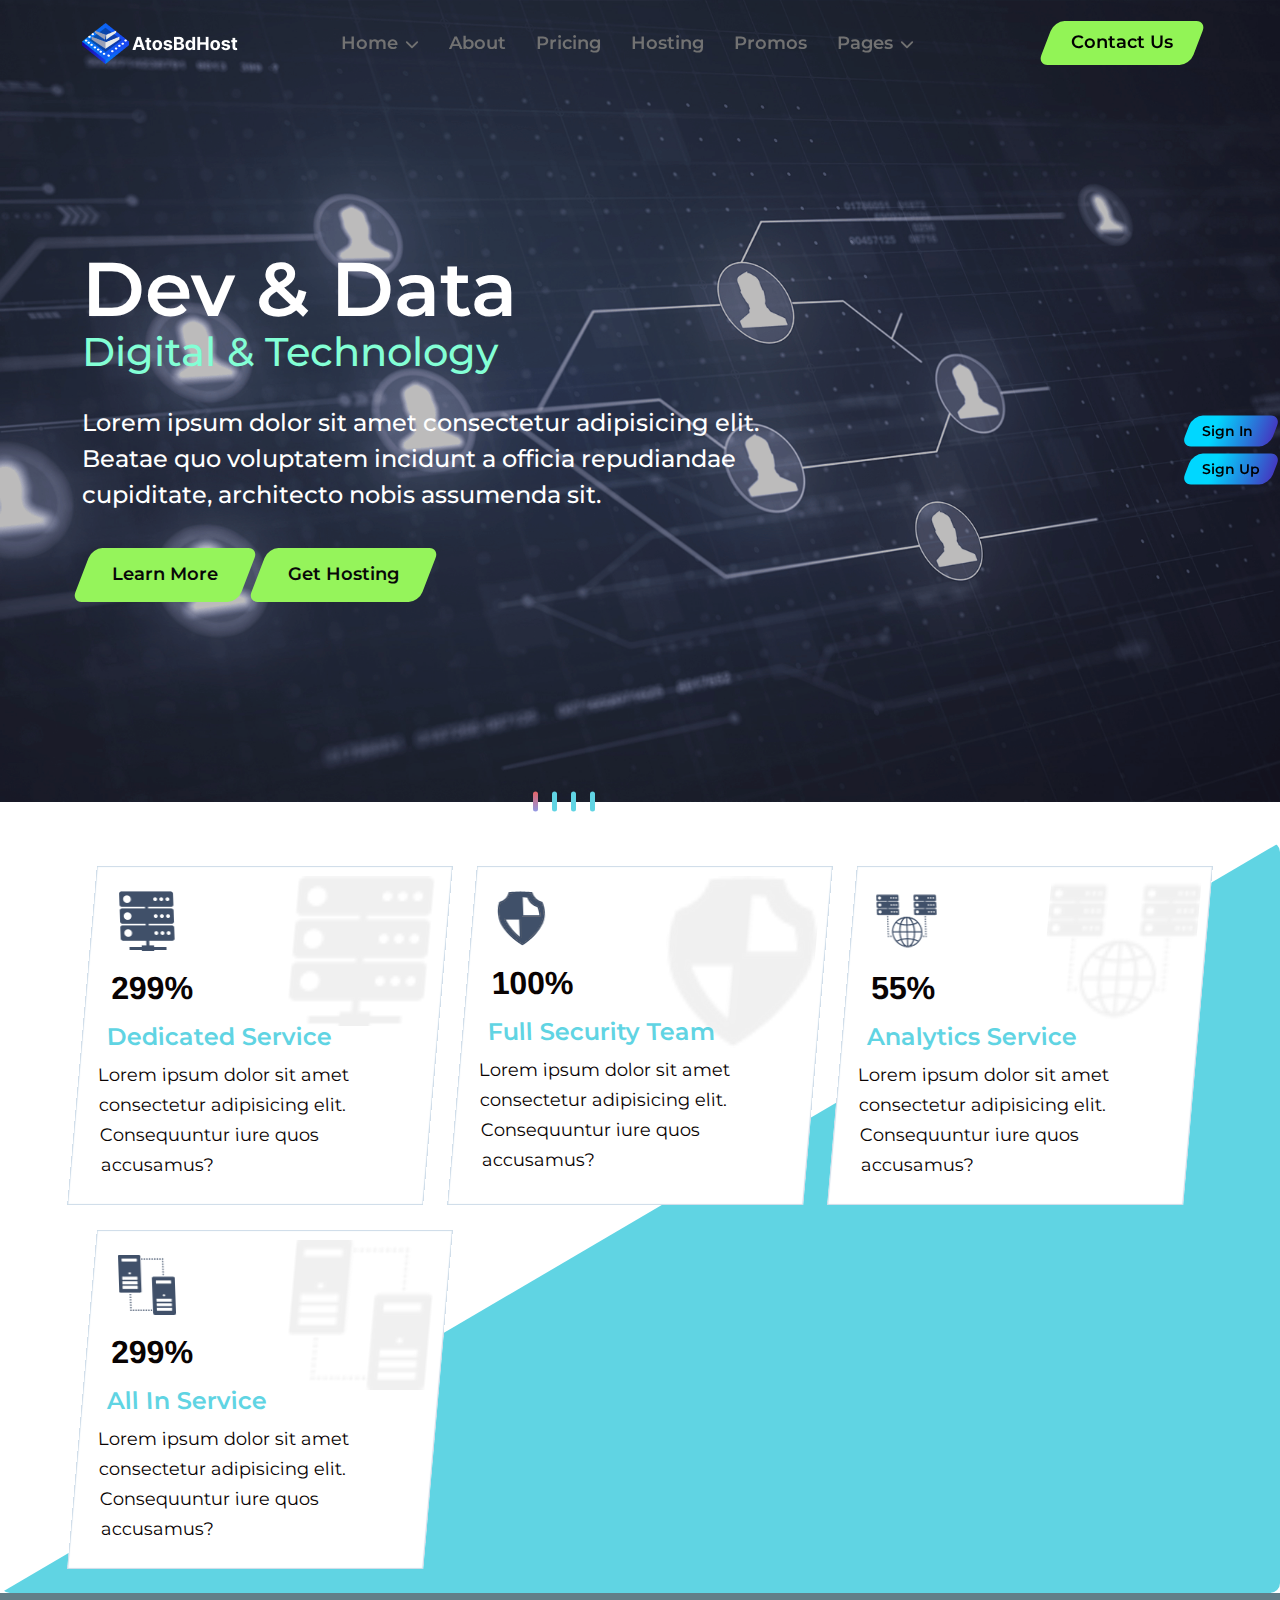
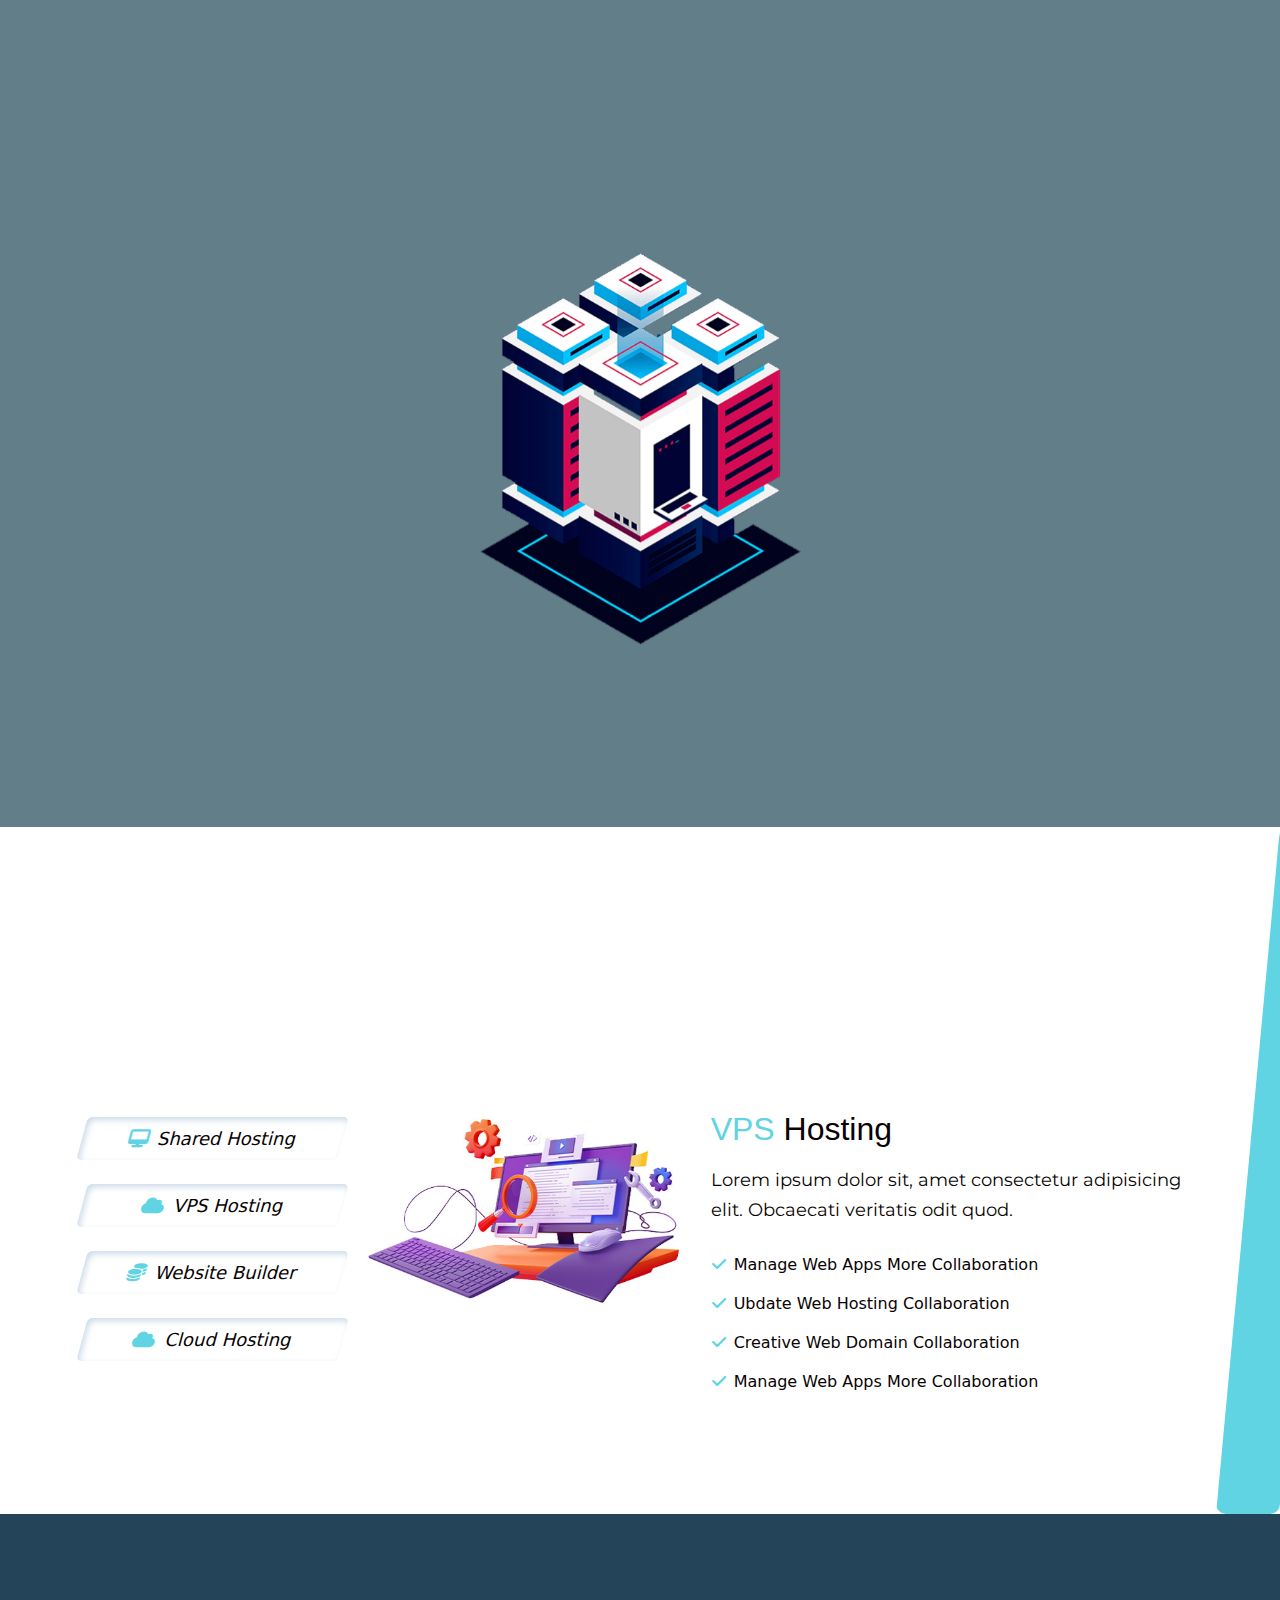
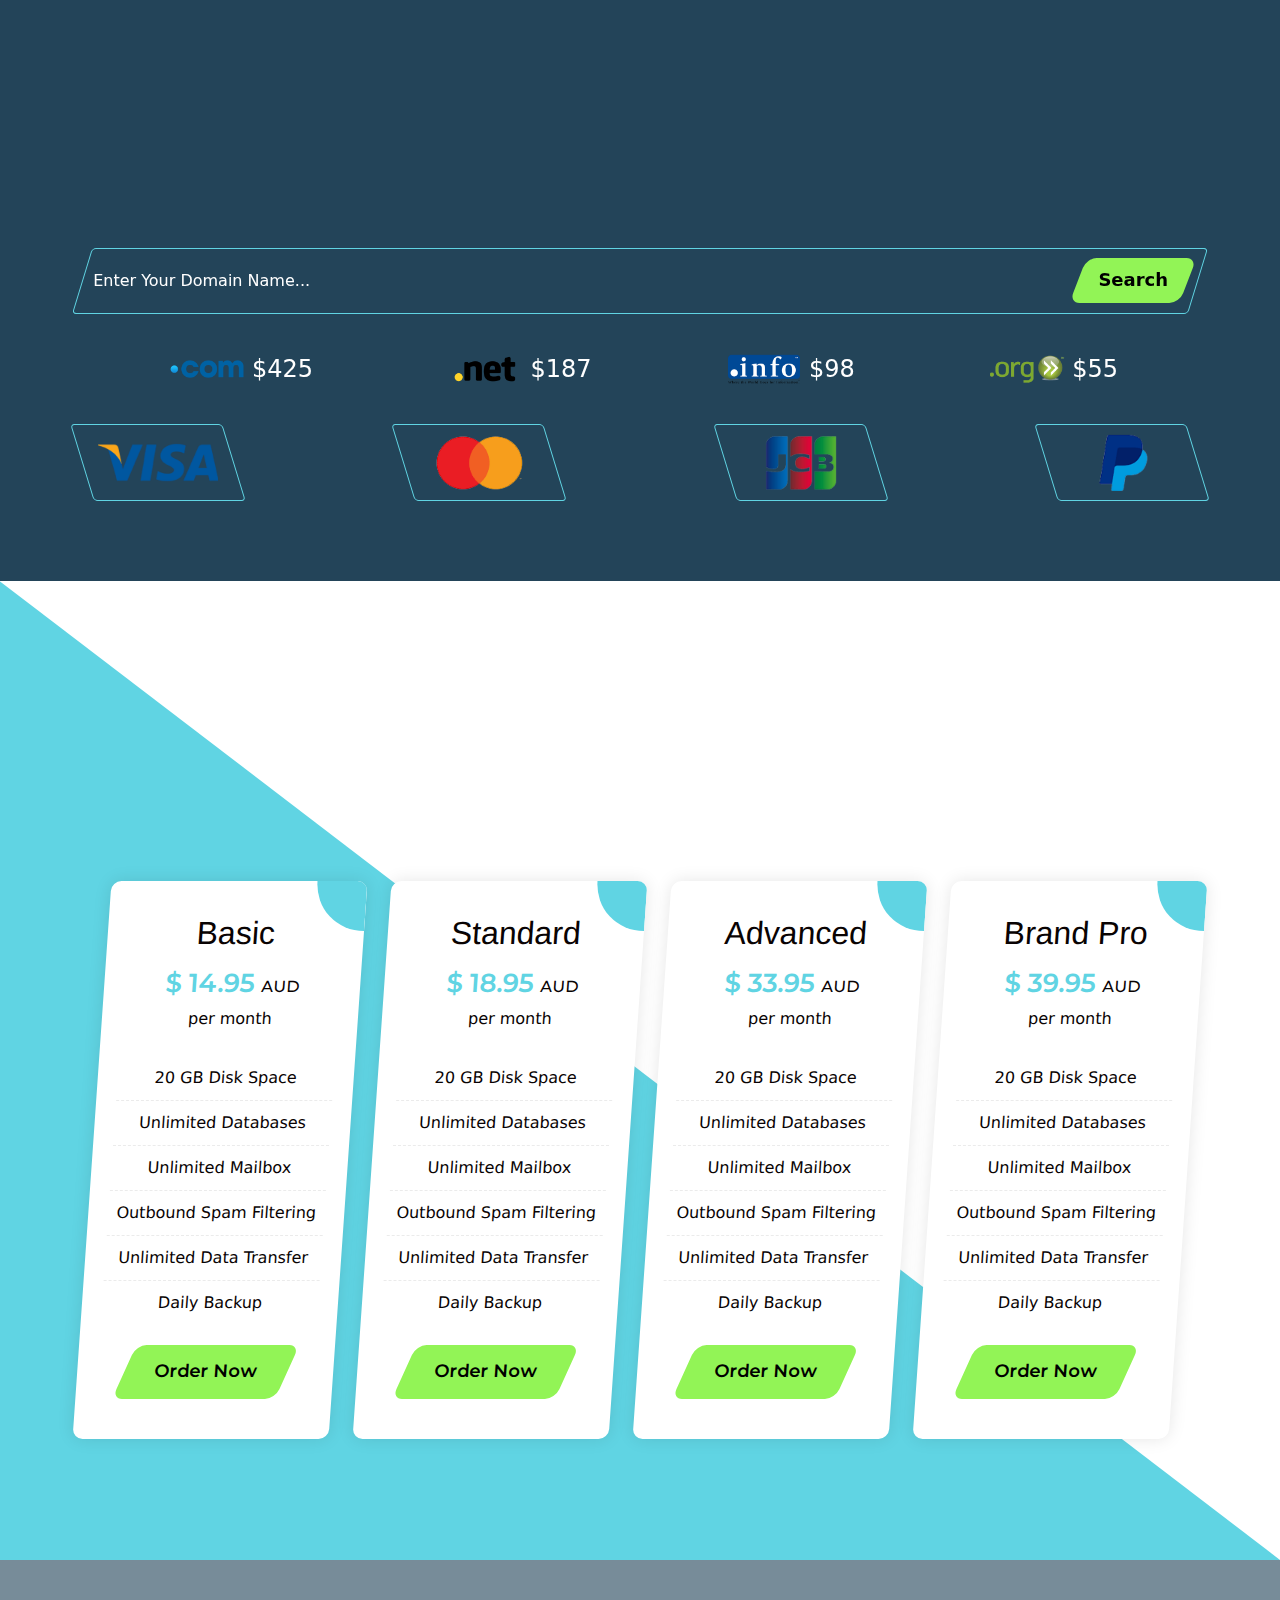
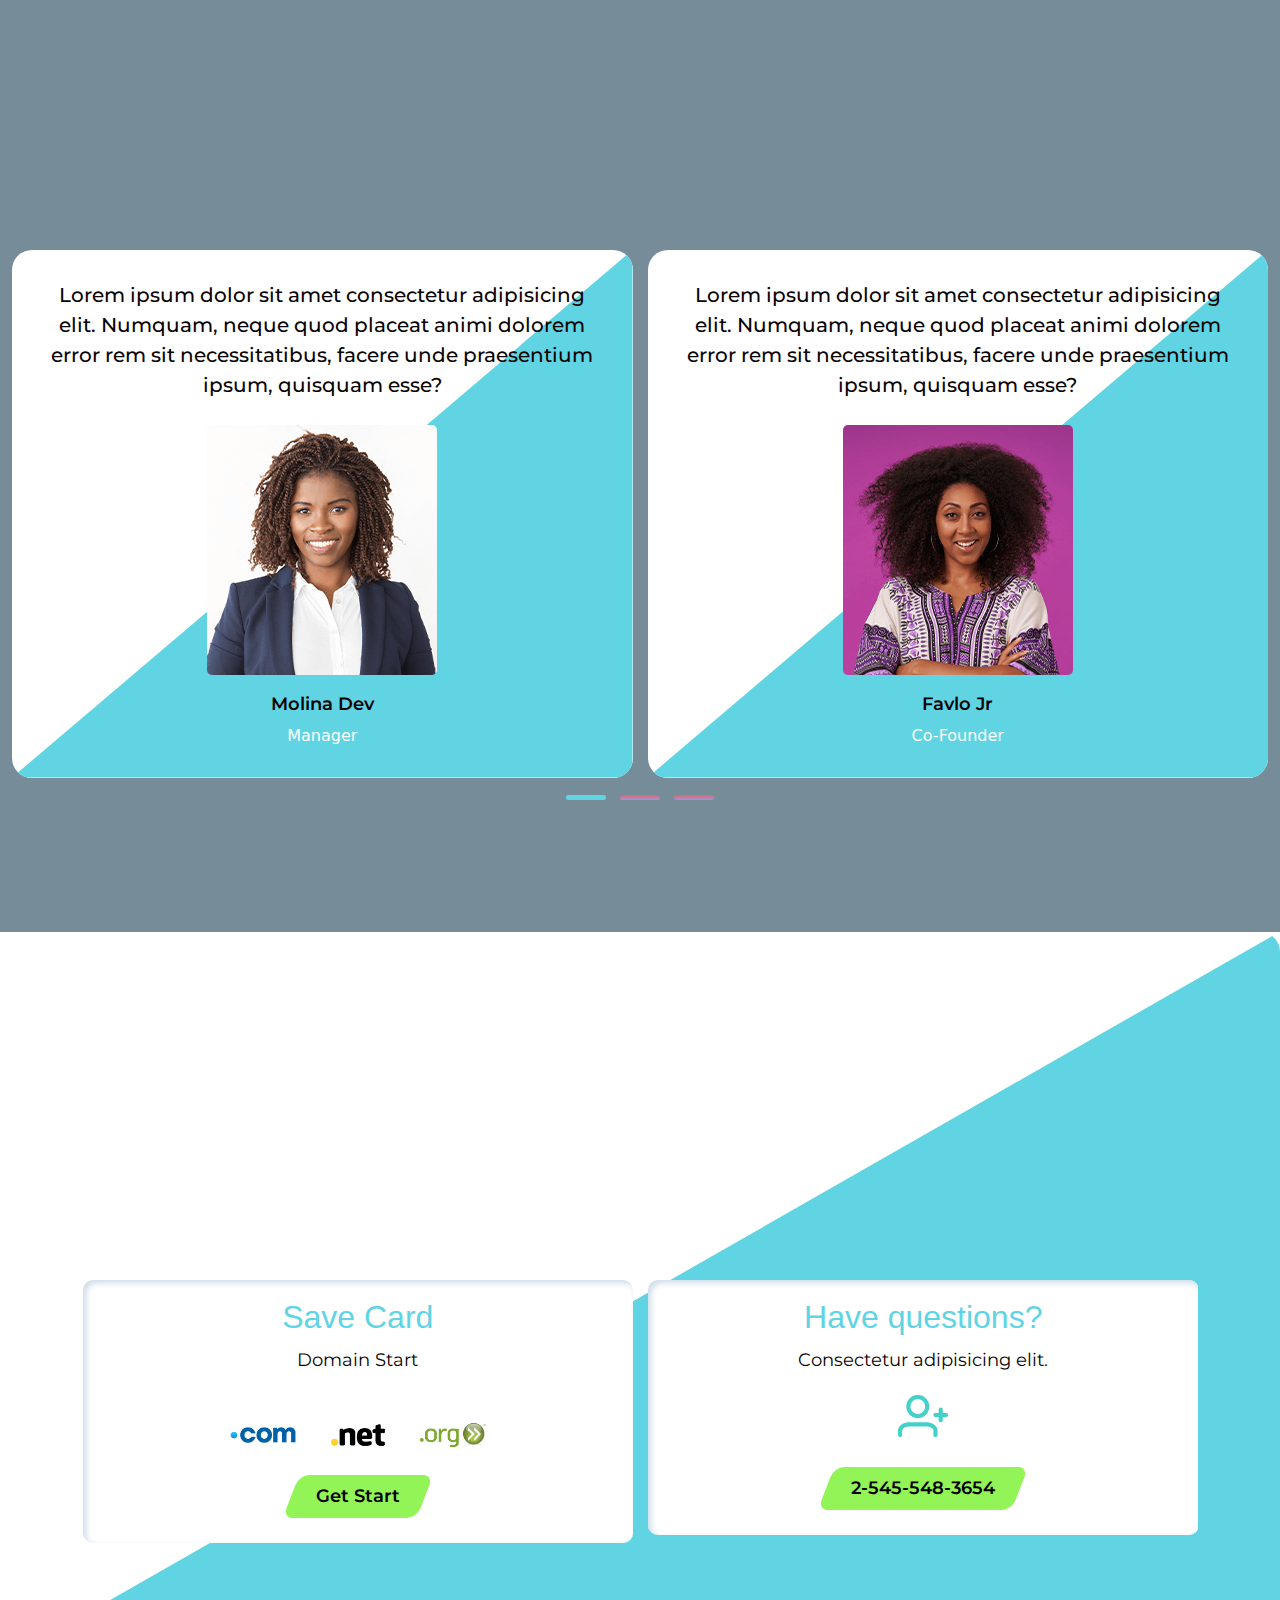
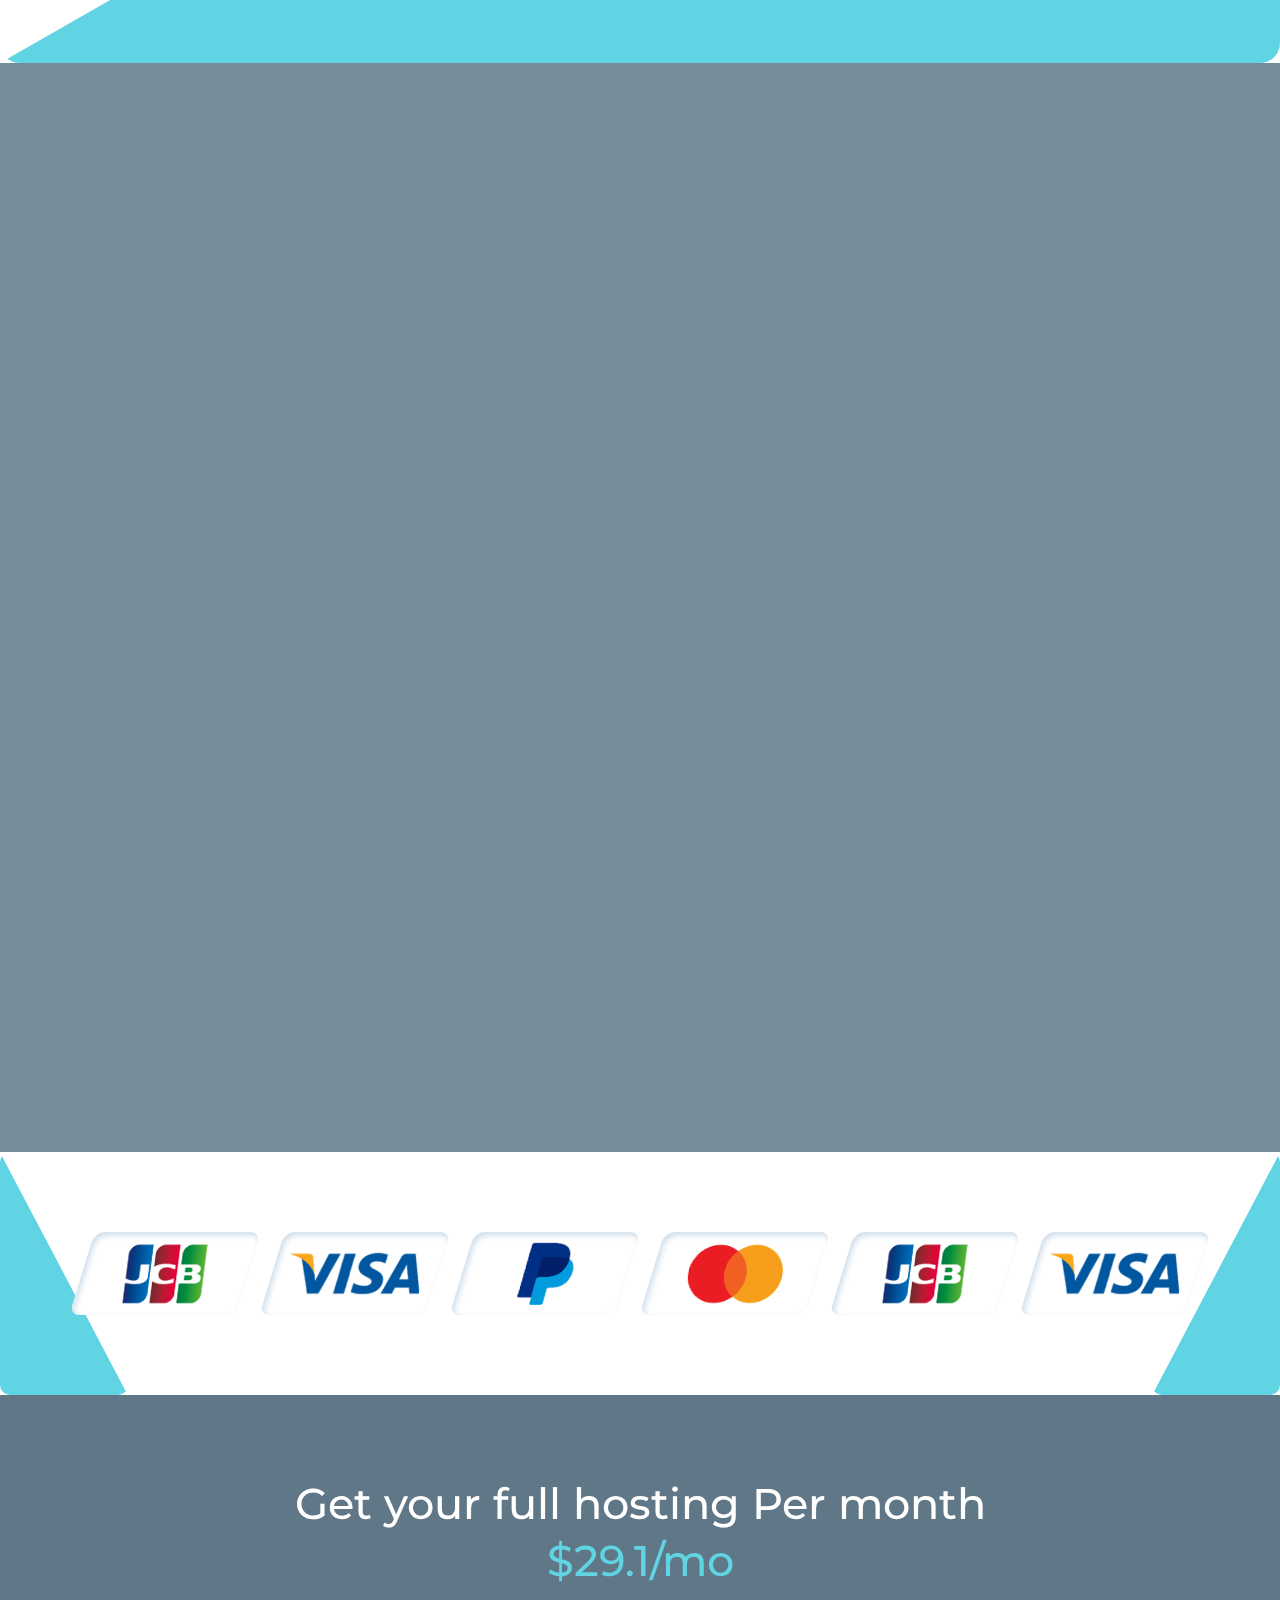
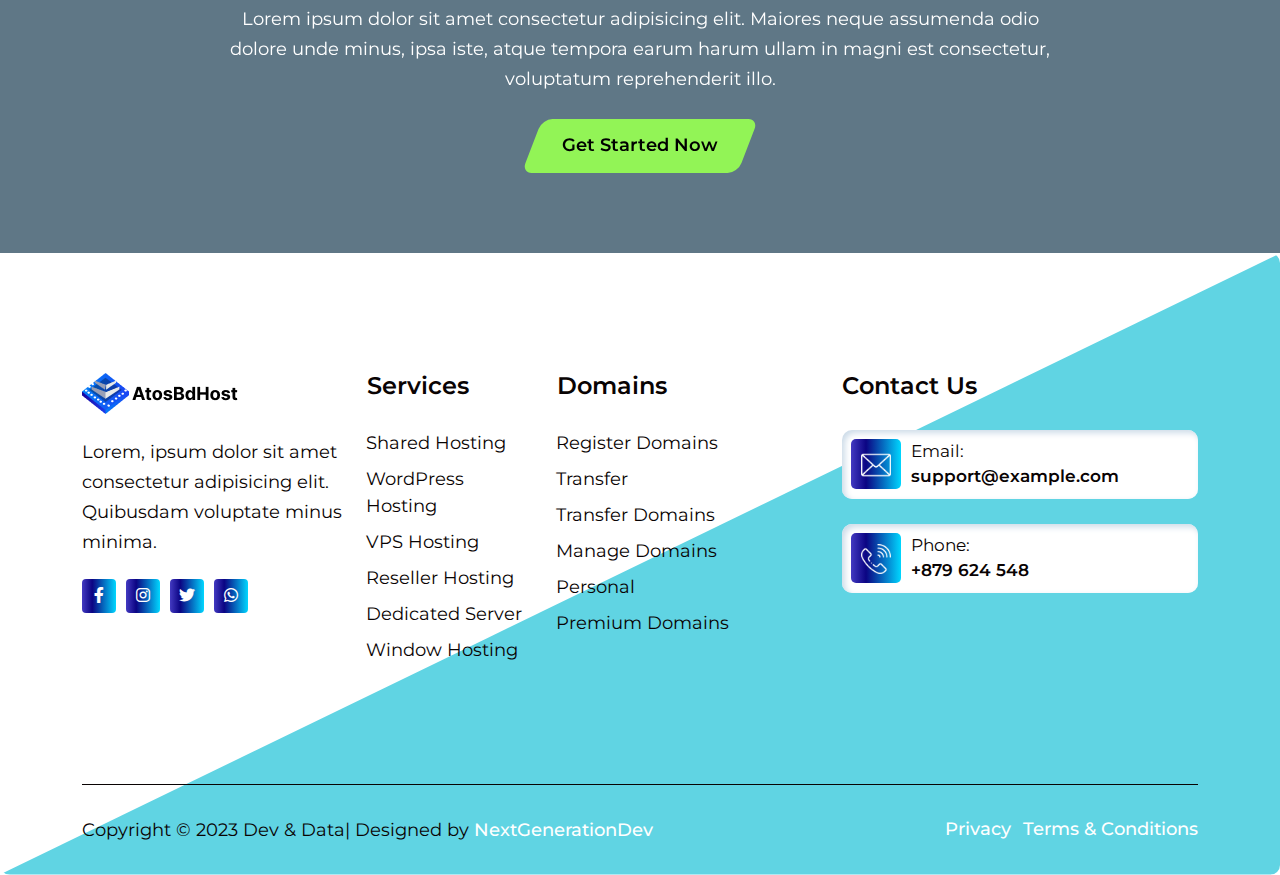
==== nextgenerationdev.com/demos/html/atos/atos/index-2.html @ b9fa8671 "first commit" ====
<!DOCTYPE html>
<html lang="zxx">


<!-- Mirrored from nextgenerationdev.com/demos/html/atos/atos/index.html by HTTrack Website Copier/3.x [XR&CO'2014], Fri, 11 Oct 2024 23:08:15 GMT -->
<head>
   <meta charset="UTF-8">
   <meta http-equiv="X-UA-Compatible" content="IE=edge">
   <meta name="viewport" content="width=device-width, initial-scale=1.0">
   <meta name="author" content="NextGenerationDev">
   <title>Dev & Data- Digital & Technology</title>
   <!--Favicon img-->
   <link rel="shortcut icon" href="assets/img/favicon/favicon.png">
   <!--Bootstarp min css-->
   <link rel="stylesheet" href="assets/css/bootstrap.min.css">
   <!--Bootstarp map css-->
   <link rel="stylesheet" href="assets/css/bootstrap.css.map">
   <!--Odometer css-->
   <link rel="stylesheet" href="assets/css/odometer.css">
   <!--Owl Carousel css-->
   <link rel="stylesheet" href="assets/css/owl.min.css">
   <!--Owl Carousel Theme css-->
   <link rel="stylesheet" href="assets/css/owl.theme.default.min.css">
   <!--All min css-->
   <link rel="stylesheet" href="assets/css/all.min.css">
   <!--Animate css-->
   <link rel="stylesheet" href="assets/css/animate.css">
   <!--Owl Nice select css-->
   <link rel="stylesheet" href="assets/css/nice-select.css">
    <link rel="stylesheet" href="assets/css/magnific-popup.css">
   <!--main css-->
   <link rel="stylesheet" href="assets/css/main.css">
</head>

<body>

<!--==== Scrool Top Bottom Here ======= -->
<div id="progress">
   <span id="valiu"><i class="fas fa-arrow-up"></i></span>
</div>
<!--==== Scrool Top Bottom End ======= -->

<div class="signin__signup__wrap">
   <a href="#0" class="cmn--btn" data-bs-toggle="modal" data-bs-target="#register">
      <span>Sign In</span>
   </a>
   <a href="#0" class="cmn--btn" data-bs-toggle="modal" data-bs-target="#login">
      <span>Sign Up</span>
   </a>
</div>

<!--Header Here-->
   <header class="header-section">
      <div class="container">
         <div class="header-wrapper">
            <div class="logo-menu">
               <a href="index-2.html" class="logo">
                  <img src="assets/img/logo/logo2.png" alt="img">
               </a>
            </div>
            <div class="header-bar d-lg-none">
               <span></span>
               <span></span>
               <span></span>
            </div>
            <ul class="main-menu">
               <li class="active">
                  <a href="#0">Home <i class="fas fa-chevron-down"></i></a>
                  <ul class="sub-menu home__subs">
                     <li class="subtwohober">
                        <a href="index-2.html">
                           <span><i class="fa-solid fa-house"></i></span>
                           <span>Home One</span>
                        </a>
                     </li>
                     <li class="subtwohober">
                        <a href="home.html">
                           <span><i class="fa-solid fa-house"></i></span>
                           <span>Home Two</span>
                        </a>
                     </li>
                     <li class="subtwohober">
                        <a href="sharp-home.html">
                           <span><i class="fa-solid fa-house"></i></span>
                           <span>Home Three</span>
                        </a>
                     </li>
                  </ul>
               </li>
               <li>
                  <a href="about.html">About</a>
               </li>
               <li>
                  <a href="pricing.html">Pricing</a>
               </li>
               <li>
                  <a href="resserler.html">Hosting</a>
               </li>
               <li>
                  <a href="vpshost.html">Promos</a>
               </li>
               <li>
                  <a href="#0">Pages <i class="fas fa-chevron-down"></i></a>
                  <ul class="sub-menu">
                     <li class="subtwohober">
                        <a href="resserler.html">
                           <span class="icon"><i class="fa-brands fa-audible"></i></span>
                           <span>Reseller Hosting</span>
                        </a>
                     </li>
                     <li class="subtwohober">
                        <a href="sharehost.html">
                           <span class="icon"><i class="fa-solid fa-server"></i></span>
                           <span>Shared Hosting</span>
                        </a>
                     </li>
                     <li class="subtwohober">
                        <a href="cloudhost.html">
                           <span class="icon"><i class="fa-solid fa-cloud"></i></span>
                           <span>Vps Hosting</span>
                        </a>
                     </li>
                     <li class="subtwohober">
                        <a href="services.html">
                           <span class="icon"><i class="fa-solid fa-cloud"></i></span>
                           <span>Services</span>
                        </a>
                     </li>
                     <li class="subtwohober">
                        <a href="blog.html">
                           <span class="icon"><i class="fa-solid fa-sitemap"></i></span>
                           <span>Blog</span>
                        </a>
                     </li>
                  </ul>
               </li>
               <li class="btn--items">
                  <a href="contact.html" class="cmn--btn">
                     <span>Contact us</span>
                  </a>
               </li>
            </ul>
            <a href="contact.html" class="cmn--btn">
               <span>Contact us</span>
            </a>
         </div>
      </div>
   </header>
<!--Header End-->

<!--Banner Start-->
<section class="banner__section owl-theme owl-carousel">
   <div class="banner__items">
      <div class="container">
         <div class="row">
            <div class="col-xl-8 col-lg-8 col-md-8">
               <div class="banner__content">
                  <h1>
                     Dev & Data<br> <span class="text-base"><p class="fs-1" style="color: aquamarine;">Digital & Technology</p>
                        </span>
                  </h1>
                  <p>
                     Lorem ipsum dolor sit amet consectetur adipisicing elit. Beatae quo voluptatem incidunt a officia repudiandae cupiditate, architecto nobis assumenda sit.
                  </p>
                  <div class="btn__grp">
                     <a href="#0" class="cmn--btn">
                        <span>Learn More</span>
                     </a>
                     <a href="#0" class="cmn--btn">
                        <span>Get Hosting</span>
                     </a>
                  </div>
               </div>
            </div>
         </div>
      </div>
   </div>
   <div class="banner__items thumb__itemsone">
      <div class="container">
         <div class="row">
            <div class="col-xl-8 col-lg-8 col-md-8">
               <div class="banner__content">
                  <h1>
                     Perfect <span class="text-base">Hosting</span> Service For You
                  </h1>
                  <p>
                     Lorem ipsum dolor sit amet consectetur adipisicing elit. Beatae quo voluptatem incidunt a officia repudiandae cupiditate, architecto nobis assumenda sit.
                  </p>
                  <div class="btn__grp">
                     <a href="#0" class="cmn--btn">
                        <span>Learn More</span>
                     </a>
                     <a href="#0" class="cmn--btn">
                        <span>Get Hosting</span>
                     </a>
                  </div>
               </div>
            </div>
         </div>
      </div>
   </div>
   <div class="banner__items thumb__itemstwo">
      <div class="container">
         <div class="row">
            <div class="col-xl-8 col-lg-8 col-md-8">
               <div class="banner__content">
                  <h1>
                     Perfect <span class="text-base">Hosting</span> Service For You
                  </h1>
                  <p>
                     Lorem ipsum dolor sit amet consectetur adipisicing elit. Beatae quo voluptatem incidunt a officia repudiandae cupiditate, architecto nobis assumenda sit.
                  </p>
                  <div class="btn__grp">
                     <a href="#0" class="cmn--btn">
                        <span>Learn More</span>
                     </a>
                     <a href="#0" class="cmn--btn">
                        <span>Get Hosting</span>
                     </a>
                  </div>
               </div>
            </div>
         </div>
      </div>
   </div>
   <div class="banner__items">
      <div class="container">
         <div class="row">
            <div class="col-xl-8 col-lg-8 col-md-8">
               <div class="banner__content">
                  <h1>
                     Dev & Data <span class="text-base">Website</span>
                  </h1>
                  <p>
                     Lorem ipsum dolor sit amet consectetur adipisicing elit. Beatae quo voluptatem incidunt a officia repudiandae cupiditate, architecto nobis assumenda sit.
                  </p>
                  <div class="btn__grp">
                     <a href="#0" class="cmn--btn">
                        <span>Learn More</span>
                     </a>
                     <a href="#0" class="cmn--btn">
                        <span>Get Hosting</span>
                     </a>
                  </div>
               </div>
            </div>
         </div>
      </div>
   </div>
</section>
<!--Banner End-->

<!--Feature Here-->
<section class="feature__section">
   <div class="container">
      <div class="feature__wrap">
         <div class="row g-4">
            <div class="col-xxl-3 col-xl-4 col-lg-4 col-md-6 col-sm-6">
               <div class="feature__items">
                  <div class="thumb">
                     <img src="assets/img/hosting/i2.png" alt="hosting">
                  </div>
                  <h4>
                     299%
                  </h4>
                  <h5>
                     Dedicated Service
                  </h5>
                  <p>
                     Lorem ipsum dolor sit amet consectetur adipisicing elit. Consequuntur iure quos accusamus?
                  </p>
                  <div class="shape">
                     <img src="assets/img/hosting/i2.png" alt="hosting">
                  </div>
               </div>
            </div>
            <div class="col-xxl-3 col-xl-4 col-lg-4 col-md-6 col-sm-6">
               <div class="feature__items">
                  <div class="thumb">
                     <img src="assets/img/hosting/i1.png" alt="hosting">
                  </div>
                  <h4>
                     100%
                  </h4>
                  <h5>
                     Full Security Team
                  </h5>
                  <p>
                     Lorem ipsum dolor sit amet consectetur adipisicing elit. Consequuntur iure quos accusamus?
                  </p>
                  <div class="shape">
                     <img src="assets/img/hosting/i1.png" alt="hosting">
                  </div>
               </div>
            </div>
            <div class="col-xxl-3 col-xl-4 col-lg-4 col-md-6 col-sm-6">
               <div class="feature__items">
                  <div class="thumb">
                     <img src="assets/img/hosting/i3.png" alt="hosting">
                  </div>
                  <h4>
                     55%
                  </h4>
                  <h5>
                     Analytics Service
                  </h5>
                  <p>
                     Lorem ipsum dolor sit amet consectetur adipisicing elit. Consequuntur iure quos accusamus?
                  </p>
                  <div class="shape">
                     <img src="assets/img/hosting/i3.png" alt="hosting">
                  </div>
               </div>
            </div>
            <div class="col-xxl-3 col-xl-4 col-lg-4 col-md-6 col-sm-6">
               <div class="feature__items">
                  <div class="thumb">
                     <img src="assets/img/hosting/i6.png" alt="hosting">
                  </div>
                  <h4>
                     299%
                  </h4>
                  <h5>
                     All In Service
                  </h5>
                  <p>
                     Lorem ipsum dolor sit amet consectetur adipisicing elit. Consequuntur iure quos accusamus?
                  </p>
                  <div class="shape">
                     <img src="assets/img/hosting/i6.png" alt="hosting">
                  </div>
               </div>
            </div>
         </div>
      </div>
   </div>
</section>
<!--Feature End-->

<!--Choose Start-->
<section class="choose__section pt-80 pb-80">
   <div class="container">
      <div class="section__header section-center">
         <h2 class="text-white wow fadeInDown" data-wow-delay="0.2s">
            Why <span class="text-base">Choose Us</span>
         </h2>
         <p class="text-white wow fadeInDown" data-wow-delay="0.4s">
            Lorem ipsum dolor sit amet consectetur adipisicing elit. Numquam, exercitationem?
         </p>
      </div>
      <div class="row g-4 justify-content-between align-items-center">
         <div class="col-xxl-4 col-xl-4 col-lg-4 col-md-5">
            <ul class="choose__wrap">
               <li class="wow fadeInUp" data-wow-delay="0.2s">
                  <div class="content">
                     <h5>
                        Our Smart Work
                     </h5>
                     <p>
                        Lorem ipsum dolor sit amet consectetur adipisicing.
                     </p>
                  </div>
                  <div class="icon">
                     <i class="fa-solid fa-gear"></i>
                  </div>
               </li>
               <li class="wow fadeInUp" data-wow-delay="0.4s">
                  <div class="content">
                     <h5>
                        Email address when
                     </h5>
                     <p>
                        Lorem ipsum dolor sit amet consectetur adipisicing.
                     </p>
                  </div>
                  <div class="icon">
                     <i class="fa-regular fa-envelope"></i>
                  </div>
               </li>
               <li class="wow fadeInUp" data-wow-delay="0.6s">
                  <div class="content">
                     <h5>
                        Dedicated 24/7 Support
                     </h5>
                     <p>
                        Lorem ipsum dolor sit amet consectetur adipisicing.
                     </p>
                  </div>
                  <div class="icon">
                     <i class="fa-solid fa-headphones"></i>
                  </div>
               </li>
            </ul>
         </div>
         <div class="col-xxl-4 col-xl-4 col-lg-4 col-md-2">
            <div class="choose__thumb">
               <img src="assets/img/choose/hostings.png" alt="hosting">
            </div>
         </div>
         <div class="col-xxl-4 col-xl-4 col-lg-4 col-md-5">
            <ul class="choose__wrap choose__wrap__two">
               <li class="wow fadeInUp" data-wow-delay="0.2s">
                  <div class="icon">
                     <i class="fa-sharp fa-solid fa-server"></i>
                  </div>
                  <div class="content">
                     <h5>
                        Server Level Protection
                     </h5>
                     <p>
                        Lorem ipsum dolor sit amet consectetur adipisicing.
                     </p>
                  </div>
               </li>
               <li class="wow fadeInUp" data-wow-delay="0.4s">
                  <div class="icon">
                     <i class="fas fa-cloud"></i>
                  </div>
                  <div class="content">
                     <h5>
                        Cloud Intergration
                     </h5>
                     <p>
                        Lorem ipsum dolor sit amet consectetur adipisicing.
                     </p>
                  </div>
               </li>
               <li class="wow fadeInUp" data-wow-delay="0.6s">
                  <div class="icon">
                     <i class="fa-solid fa-plane-departure"></i>
                  </div>
                  <div class="content">
                     <h5>
                        Hosting Plan
                     </h5>
                     <p>
                        Lorem ipsum dolor sit amet consectetur adipisicing.
                     </p>
                  </div>
               </li>
            </ul>
         </div>
      </div>
      <div class="choose__btn mt-5 wow fadeInUp d-flex justify-content-center" data-wow-delay="0.2s">
         <a href="#0" class="cmn--btn">
            <span>View More Advantages</span>
         </a>
      </div>
   </div>
</section>
<!--Choose End-->

<!--Dev & DataHosting Start-->
<section class="atos__hosting pt-120 pb-120">
   <div class="container">
      <div class="section__header section__header__space">
         <h2 class="wow fadeInDown" data-wow-delay="0.2s">
            Dev & Data<span class="text-base">Hosting</span>
         </h2>
         <p class="text-black wow fadeInDown" data-wow-delay="0.4s">
            Lorem ipsum dolor sit amet consectetur adipisicing elit. Numquam, exercitationem?
         </p>
      </div>
      <div class="row g-4">
         <div class="col-xxl-3 col-xl-3 col-lg-3">
            <div class="atos__left__wrap">
               <ul class="nav nav-tabs" id="myTab" role="tablist">
                  <li class="nav-item" role="presentation">
                    <button class="nav-link active" id="home-tab10" data-bs-toggle="tab" data-bs-target="#home" type="button" role="tab" aria-controls="home" aria-selected="true">
                     <span class="icon"><i class="fa-solid fa-desktop"></i></span>
                     <span>Shared Hosting</span>
                  </button>
                  </li>
                  <li class="nav-item" role="presentation">
                    <button class="nav-link" id="profile-tab" data-bs-toggle="tab" data-bs-target="#profile" type="button" role="tab" aria-controls="profile" aria-selected="false">
                     <span class="icon"><i class="fa-solid fa-cloud"></i></span>
                     <span>VPS Hosting</span>
                  </button>
                  </li>
                  <li class="nav-item" role="presentation">
                    <button class="nav-link" id="contact-tab" data-bs-toggle="tab" data-bs-target="#contact" type="button" role="tab" aria-controls="contact" aria-selected="false">
                     <span class="icon"><i class="fa-sharp fa-solid fa-coins"></i></span>
                     <span>Website Builder</span>
                  </button>
                  </li>
                  <li class="nav-item" role="presentation">
                     <button class="nav-link" id="home-tab" data-bs-toggle="tab" data-bs-target="#home" type="button" role="tab" aria-controls="home" aria-selected="true">
                      <span class="icon"><i class="fa-solid fa-cloud"></i></span>
                      <span>Cloud Hosting</span>
                   </button>
                </ul>
            </div>
         </div>
         <div class="col-xxl-9 col-xl-9 col-lg-9">
            <div class="atos__right__wrap">
               <div class="tab-content" id="myTabContent">
                  <div class="tab-pane fade show active" id="home" role="tabpanel" aria-labelledby="home-tab">
                     <div class="atos__body">
                        <div class="thumb">
                           <img src="assets/img/tab/tabhost1.jpg" alt="t-img">
                        </div>
                        <div class="content">
                           <h4>
                              <span class="text-base">VPS</span> Hosting
                           </h4>
                           <p>
                              Lorem ipsum dolor sit, amet consectetur adipisicing elit. Obcaecati veritatis odit quod.
                           </p>
                           <ul class="tagging__listing">
                              <li>
                                 <span><i class="fa-solid fa-check"></i></span>
                                 <span>Manage Web Apps More Collaboration</span>
                              </li>
                              <li>
                                 <span><i class="fa-solid fa-check"></i></span>
                                 <span>Ubdate Web Hosting Collaboration</span>
                              </li>
                              <li>
                                 <span><i class="fa-solid fa-check"></i></span>
                                 <span>Creative Web Domain Collaboration</span>
                              </li>
                              <li>
                                 <span><i class="fa-solid fa-check"></i></span>
                                 <span>Manage Web Apps More Collaboration</span>
                              </li>
                           </ul>
                        </div>
                     </div>
                  </div>
                  <div class="tab-pane fade" id="profile" role="tabpanel" aria-labelledby="profile-tab">
                     <div class="atos__body">
                        <div class="thumb">
                           <img src="assets/img/tab/tabhost3.png" alt="t-img">
                        </div>
                        <div class="content">
                           <h4>
                              <span class="text-base">VPS</span> Hosting
                           </h4>
                           <p>
                              Lorem ipsum dolor sit, amet consectetur adipisicing elit. Obcaecati veritatis odit quod.
                           </p>
                           <ul class="tagging__listing">
                              <li>
                                 <span><i class="fa-solid fa-check"></i></span>
                                 <span>Manage Web Apps More Collaboration</span>
                              </li>
                              <li>
                                 <span><i class="fa-solid fa-check"></i></span>
                                 <span>Ubdate Web Hosting Collaboration</span>
                              </li>
                              <li>
                                 <span><i class="fa-solid fa-check"></i></span>
                                 <span>Creative Web Domain Collaboration</span>
                              </li>
                              <li>
                                 <span><i class="fa-solid fa-check"></i></span>
                                 <span>Manage Web Apps More Collaboration</span>
                              </li>
                           </ul>
                        </div>
                     </div>
                  </div>
                  <div class="tab-pane fade" id="contact" role="tabpanel" aria-labelledby="contact-tab">
                     <div class="atos__body">
                        <div class="thumb">
                           <img src="assets/img/tab/tabhost2.png" alt="t-img">
                        </div>
                        <div class="content">
                           <h4>
                              <span class="text-base">VPS</span> Hosting
                           </h4>
                           <p>
                              Lorem ipsum dolor sit, amet consectetur adipisicing elit. Obcaecati veritatis odit quod.
                           </p>
                           <ul class="tagging__listing">
                              <li>
                                 <span><i class="fa-solid fa-check"></i></span>
                                 <span>Manage Web Apps More Collaboration</span>
                              </li>
                              <li>
                                 <span><i class="fa-solid fa-check"></i></span>
                                 <span>Ubdate Web Hosting Collaboration</span>
                              </li>
                              <li>
                                 <span><i class="fa-solid fa-check"></i></span>
                                 <span>Creative Web Domain Collaboration</span>
                              </li>
                              <li>
                                 <span><i class="fa-solid fa-check"></i></span>
                                 <span>Manage Web Apps More Collaboration</span>
                              </li>
                           </ul>
                        </div>
                     </div>
                  </div>
                </div>
            </div>
         </div>
      </div>
   </div>
</section>
<!--Dev & DataHosting End-->

<!--Domain Hosting Start-->
<section class="domain__section pt-80 pb-80">
   <div class="container">
      <div class="row justify-content-center">
         <div class="col-xxl-8">
            <div class="domain__wrap">
               <div class="section__header section-center">
                  <h2 class="text-white wow fadeInDown" data-wow-delay="0.2s">
                     Search Hosting & <span class="text-base">Domain</span>
                  </h2>
                  <p class="text-white wow fadeInDown" data-wow-delay="0.4s">
                     Lorem ipsum dolor sit amet consectetur adipisicing elit. Numquam, exercitationem?
                  </p>
               </div>
               <form action="#0">
                  <input type="text" placeholder="Enter Your Domain Name...">
                  <button type="submit" class="cmn--btn">
                     <span>Search</span>
                  </button>
               </form>
               <ul class="dot__com">
                  <li>
                     <span><img src="assets/img/hosting/com.png" alt="c-img"></span>
                     <span>$425</span>
                  </li>
                  <li>
                     <span><img src="assets/img/hosting/net.png" alt="c-img"></span>
                     <span>$187</span>
                  </li>
                  <li>
                     <span><img src="assets/img/hosting/info.png" alt="c-img"></span>
                     <span>$98</span>
                  </li>
                  <li>
                     <span><img src="assets/img/hosting/org.png" alt="c-img"></span>
                     <span>$55</span>
                  </li>
               </ul>
               <ul class="widrow__button">
                  <li>
                     <a href="#0">
                        <img src="assets/img/hosting/visa.png" alt="v-img">
                     </a>
                  </li>
                  <li>
                     <a href="#0">
                        <img src="assets/img/hosting/master-card.png" alt="v-img">
                     </a>
                  </li>
                  <li>
                     <a href="#0">
                        <img src="assets/img/hosting/jcb.png" alt="v-img">
                     </a>
                  </li>
                  <li>
                     <a href="#0">
                        <img src="assets/img/hosting/paypal.png" alt="v-img">
                     </a>
                  </li>
               </ul>
            </div>
         </div>
      </div>
   </div>
</section>
<!--Domain Hosting End-->

<!--Banner Section Start-->
<section class="pricing__domain pt-120 pb-120">
   <div class="container">
         <div class="section__header section-center">
            <h2 class="text-black wow fadeInDown" data-wow-delay="0.2s">
               Premium <span class="text-base">Hosting</span>
            </h2>
            <p class="text-black wow fadeInDown" data-wow-delay="0.4s">
               Lorem ipsum dolor sit amet consectetur adipisicing elit. Numquam, exercitationem?
            </p>
         </div>
         <div class="host__domian__wrapper">
            <div class="row g-4 align-items-center">
               <div class="col-xl-3 col-lg-4 col-md-6">
                     <div class="pricing__itmes">
                        <div class="header-pricing">
                           <h4 class="title">
                                 Basic
                           </h4>
                           <h6 class="theme3">
                                 $ 14.95 <span class="small">AUD</span>
                           </h6>
                           <span class="month">
                                 per month
                           </span>
                        </div>
                        <ul class="text-center">
                           <li>
                                 <span>20 GB</span> Disk Space
                           </li>
                           <li>
                                 <span>Unlimited</span> Databases
                           </li>
                           <li>
                                 <span>Unlimited</span> Mailbox
                           </li>
                           <li>
                                 <span>Outbound</span> Spam Filtering
                           </li>
                           <li>
                                 <span>Unlimited</span> Data Transfer
                           </li>
                           <li>
                                 <span>Daily</span> Backup
                           </li>
                        </ul>
                        <div class="bottom text-center">
                           <a href="#0" class="cmn--btn">
                                 <span>Order Now</span>
                           </a>
                        </div>
                     </div>
               </div>
               <div class="col-xl-3 col-lg-4 col-md-6">
                     <div class="pricing__itmes">
                        <div class="header-pricing">
                           <h4 class="title">
                                 Standard
                           </h4>
                           <h6 class="theme3">
                                 $ 18.95 <span class="small">AUD</span>
                           </h6>
                           <span class="month">
                                 per month
                           </span>
                        </div>
                        <ul class="text-center">
                           <li>
                                 <span>20 GB</span> Disk Space
                           </li>
                           <li>
                                 <span>Unlimited</span> Databases
                           </li>
                           <li>
                                 <span>Unlimited</span> Mailbox
                           </li>
                           <li>
                                 <span>Outbound</span> Spam Filtering
                           </li>
                           <li>
                                 <span>Unlimited</span> Data Transfer
                           </li>
                           <li>
                                 <span>Daily</span> Backup
                           </li>
                        </ul>
                        <div class="bottom text-center">
                           <a href="#0" class="cmn--btn">
                                 <span>Order Now</span>
                           </a>
                        </div>
                     </div>
               </div>
               <div class="col-xl-3 col-lg-4 col-md-6">
                     <div class="pricing__itmes">
                        <div class="header-pricing">
                           <h4 class="title">
                                 Advanced
                           </h4>
                           <h6 class="theme3">
                                 $ 33.95 <span class="small">AUD</span>
                           </h6>
                           <span class="month">
                                 per month
                           </span>
                        </div>
                        <ul class="text-center">
                           <li>
                                 <span>20 GB</span> Disk Space
                           </li>
                           <li>
                                 <span>Unlimited</span> Databases
                           </li>
                           <li>
                                 <span>Unlimited</span> Mailbox
                           </li>
                           <li>
                                 <span>Outbound</span> Spam Filtering
                           </li>
                           <li>
                                 <span>Unlimited</span> Data Transfer
                           </li>
                           <li>
                                 <span>Daily</span> Backup
                           </li>
                        </ul>
                        <div class="bottom text-center">
                           <a href="#0" class="cmn--btn">
                                 <span>Order Now</span>
                           </a>
                        </div>
                     </div>
               </div>
               <div class="col-xl-3 col-lg-4 col-md-6">
                     <div class="pricing__itmes">
                        <div class="header-pricing">
                           <h4 class="title">
                                 Brand Pro
                           </h4>
                           <h6 class="theme3">
                                 $ 39.95 <span class="small">AUD</span>
                           </h6>
                           <span class="month">
                                 per month
                           </span>
                        </div>
                        <ul class="text-center">
                           <li>
                                 <span>20 GB</span> Disk Space
                           </li>
                           <li>
                                 <span>Unlimited</span> Databases
                           </li>
                           <li>
                                 <span>Unlimited</span> Mailbox
                           </li>
                           <li>
                                 <span>Outbound</span> Spam Filtering
                           </li>
                           <li>
                                 <span>Unlimited</span> Data Transfer
                           </li>
                           <li>
                                 <span>Daily</span> Backup
                           </li>
                        </ul>
                        <div class="bottom text-center">
                           <a href="#0" class="cmn--btn">
                                 <span>Order Now</span>
                           </a>
                        </div>
                     </div>
               </div>
            </div>
         </div>
   </div>
</section>
<!--Banner Section End-->

<!--Feature Section Start-->
<section class="users__section pt-120 pb-120">
   <div class="container-fluid">
      <div class="section__header section-center">
         <h2 class="text-white wow fadeInDown" data-wow-delay="0.2s">
            What <span class="text-base">User</span> Say
         </h2>
         <p class="text-white wow fadeInDown" data-wow-delay="0.4s">
            Lorem ipsum dolor sit amet consectetur adipisicing elit. Numquam, exercitationem?
         </p>
      </div>
      <div class="user__wrap owl-theme owl-carousel">
         <div class="user__items">
            <p>
                Lorem ipsum dolor sit amet consectetur adipisicing elit. Numquam, neque quod placeat animi dolorem error rem sit necessitatibus, facere unde praesentium ipsum, quisquam esse?
            </p>
            <div class="client">
               <img src="assets/img/testimonial/c1.jpg" alt="img">
            </div>
            <h6>Innesa Devi</h6>
            <span class="designation">
               CEO
            </span>
         </div>
         <div class="user__items">
            <p>
                Lorem ipsum dolor sit amet consectetur adipisicing elit. Numquam, neque quod placeat animi dolorem error rem sit necessitatibus, facere unde praesentium ipsum, quisquam esse?
            </p>
            <div class="client">
               <img src="assets/img/testimonial/c2.jpg" alt="img">
            </div>
            <h6>Molina Dev</h6>
            <span class="designation">
               Manager
            </span>
         </div>
         <div class="user__items">
            <p>
                Lorem ipsum dolor sit amet consectetur adipisicing elit. Numquam, neque quod placeat animi dolorem error rem sit necessitatibus, facere unde praesentium ipsum, quisquam esse?
            </p>
            <div class="client">
               <img src="assets/img/testimonial/c3.jpg" alt="img">
            </div>
            <h6>Favlo Jr</h6>
            <span class="designation">
               Co-Founder
            </span>
         </div>
         <div class="user__items">
            <p>
                Lorem ipsum dolor sit amet consectetur adipisicing elit. Numquam, neque quod placeat animi dolorem error rem sit necessitatibus, facere unde praesentium ipsum, quisquam esse?
            </p>
            <div class="client">
               <img src="assets/img/testimonial/c1.jpg" alt="img">
            </div>
            <h6>Innesa Devi</h6>
            <span class="designation">
               Founder
            </span>
         </div>
         <div class="user__items">
            <p>
                Lorem ipsum dolor sit amet consectetur adipisicing elit. Numquam, neque quod placeat animi dolorem error rem sit necessitatibus, facere unde praesentium ipsum, quisquam esse?
            </p>
            <div class="client">
               <img src="assets/img/testimonial/c2.jpg" alt="img">
            </div>
            <h6>Dina Lavlo</h6>
            <span class="designation">
               CEO
            </span>
         </div>
         <div class="user__items">
            <p>
                Lorem ipsum dolor sit amet consectetur adipisicing elit. Numquam, neque quod placeat animi dolorem error rem sit necessitatibus, facere unde praesentium ipsum, quisquam esse?
            </p>
            <div class="client">
               <img src="assets/img/testimonial/c3.jpg" alt="img">
            </div>
            <h6>Ajleo Leno</h6>
            <span class="designation">
               Manager
            </span>
         </div>
      </div>
   </div>
</section>
<!--Feature Section End-->

<!--Feature Section Start-->
<section class="server__section pt-120 pb-120">
   <div class="container">
      <div class="row g-4">
         <div class="col-xxl-5">
            <div class="server__left__wrap">
               <div class="section__header">
                  <h2 class="text-black wow fadeInDown" data-wow-delay="0.2s">
                     We Have Server <span class="text-base">Worldwide</span>
                  </h2>
                  <p class="text-black wow fadeInDown" data-wow-delay="0.4s">
                     Lorem ipsum dolor sit amet consectetur adipisicing elit. Numquam, exercitationem?
                  </p>
               </div>
            </div>
         </div>
         <div class="col-xxl-7">
            <div class="server__right__wrap owl-theme owl-carousel">
               <div class="server__items">
                 <div class="calling">
                     <h4>
                        Have questions?
                     </h4>
                     <p>
                        Consectetur adipisicing elit.
                     </p>
                     <div class="user">
                        <img src="assets/img/server/user.png" alt="srver-img">
                     </div>
                     <a href="#0" class="cmn--btn">
                        <span>2-545-548-3654</span>
                     </a>
                 </div>
               </div>
               <div class="server__items">
                  <div class="calling">
                      <h4>
                        Save Card
                      </h4>
                      <p>
                         Domain Start
                      </p>
                      <ul class="domain__com">
                        <li>
                           <a href="#0">
                              <img src="assets/img/hosting/com.png" alt="img">
                           </a>
                        </li>
                        <li>
                           <a href="#0">
                              <img src="assets/img/hosting/net.png" alt="img">
                           </a>
                        </li>
                        <li>
                           <a href="#0">
                              <img src="assets/img/hosting/org.png" alt="img">
                           </a>
                        </li>
                      </ul>
                      <a href="#0" class="cmn--btn">
                         <span>Get Start</span>
                      </a>
                  </div>
                </div>
            </div>
         </div>
      </div>
   </div>
</section>
<!--Feature Section End-->

<!--Feature Section Start-->
<section class="faq__section pt-120 pb-120">
   <div class="container">
      <div class="section__header center">
         <h2 class="text-white wow fadeInDown" data-wow-delay="0.2s">
            Frequently Asked <span class="text-base">questions?</span>
         </h2>
         <p class="text-white wow fadeInDown" data-wow-delay="0.4s">
            Lorem ipsum dolor sit amet consectetur adipisicing elit. Numquam, exercitationem?
         </p>
      </div>
      <div class="row g-4 align-items-center">
         <div class="col-xxl-6 col-xl-6 col-lg-6 wow fadeInRight" data-wow-delay="0.2s">
            <div class="faq__left">
               <img src="assets/img/faq/right.png" alt="right-img">
            </div>
         </div>
         <div class="col-xxl-6 col-xl-6 col-lg-6">
            <div class="faq__right">
               <div class="accordion" id="accordionExample">
                  <div class="accordion-item wow fadeInUp" data-wow-delay="0.2s">
                    <h2 class="accordion-header" id="headingOne">
                      <button class="accordion-button" type="button" data-bs-toggle="collapse" data-bs-target="#collapseOne" aria-expanded="true" aria-controls="collapseOne">
                        How to install it?
                      </button>
                    </h2>
                    <div id="collapseOne" class="accordion-collapse collapse show" aria-labelledby="headingOne" data-bs-parent="#accordionExample">
                      <div class="accordion-body">
                        <p>
                           Lorem ipsum dolor sit amet consectetur adipisicing elit. Quis aliquid distinctio, quasi totam ea dignissimos, iure nesciunt quam aspernatur deleniti mollitia dolorum enim. Odit.
                        </p>
                      </div>
                    </div>
                  </div>
                  <div class="accordion-item wow fadeInUp" data-wow-delay="0.4s">
                    <h2 class="accordion-header" id="headingTwo">
                      <button class="accordion-button collapsed" type="button" data-bs-toggle="collapse" data-bs-target="#collapseTwo" aria-expanded="false" aria-controls="collapseTwo">
                        i can get offer?
                      </button>
                    </h2>
                    <div id="collapseTwo" class="accordion-collapse collapse" aria-labelledby="headingTwo" data-bs-parent="#accordionExample">
                      <div class="accordion-body">
                        <p>
                           Lorem ipsum dolor sit amet consectetur adipisicing elit. Quis aliquid distinctio, quasi totam ea dignissimos, iure nesciunt quam aspernatur deleniti mollitia dolorum enim. Odit.
                        </p>
                      </div>
                    </div>
                  </div>
                  <div class="accordion-item wow fadeInUp" data-wow-delay="0.6s">
                    <h2 class="accordion-header" id="headingThree">
                      <button class="accordion-button collapsed" type="button" data-bs-toggle="collapse" data-bs-target="#collapseThree" aria-expanded="false" aria-controls="collapseThree">
                        Our service is good for you
                      </button>
                    </h2>
                    <div id="collapseThree" class="accordion-collapse collapse" aria-labelledby="headingThree" data-bs-parent="#accordionExample">
                      <div class="accordion-body">
                        <p>
                           Lorem ipsum dolor sit amet consectetur adipisicing elit. Quis aliquid distinctio, quasi totam ea dignissimos, iure nesciunt quam aspernatur deleniti mollitia dolorum enim. Odit.
                        </p>
                      </div>
                    </div>
                  </div>
                  <div class="accordion-item wow fadeInUp" data-wow-delay="0.8s">
                     <h2 class="accordion-header" id="headingfour">
                       <button class="accordion-button collapsed" type="button" data-bs-toggle="collapse" data-bs-target="#collapsefour" aria-expanded="false" aria-controls="collapsefour">
                         Our service is good for you
                       </button>
                     </h2>
                     <div id="collapsefour" class="accordion-collapse collapse" aria-labelledby="headingfour" data-bs-parent="#accordionExample">
                       <div class="accordion-body">
                        <p>
                           Lorem ipsum dolor sit amet consectetur adipisicing elit. Quis aliquid distinctio, quasi totam ea dignissimos, iure nesciunt quam aspernatur deleniti mollitia dolorum enim. Odit.
                        </p>
                       </div>
                     </div>
                   </div>
                </div>
            </div>
         </div>
      </div>
   </div>
</section>
<!--Feature Section End-->

<!--Sponsor Section Start-->
<div class="sponsor__section pt-80 pb-80">
   <div class="container">
      <div class="row g-4">
         <div class="col-xxl-2 col-xl-2 col-lg-3 col-md-4 col-sm-4 col-xs-6">
            <div class="spnsor__items">
               <a href="#0">
                  <img src="assets/img/sponsor/jcb.png" alt="img">
               </a>
            </div>
         </div>
         <div class="col-xxl-2 col-xl-2 col-lg-3 col-md-4 col-sm-4 col-xs-6">
            <div class="spnsor__items">
               <a href="#0">
                  <img src="assets/img/sponsor/visa.png" alt="img">
               </a>
            </div>
         </div>
         <div class="col-xxl-2 col-xl-2 col-lg-3 col-md-4 col-sm-4 col-xs-6">
            <div class="spnsor__items">
               <a href="#0">
                  <img src="assets/img/sponsor/paypal.png" alt="img">
               </a>
            </div>
         </div>
         <div class="col-xxl-2 col-xl-2 col-lg-3 col-md-4 col-sm-4 col-xs-6">
            <div class="spnsor__items">
               <a href="#0">
                  <img src="assets/img/sponsor/master-card.png" alt="img">
               </a>
            </div>
         </div>
         <div class="col-xxl-2 col-xl-2 col-lg-3 col-md-4 col-sm-4 col-xs-6">
            <div class="spnsor__items">
               <a href="#0">
                  <img src="assets/img/sponsor/jcb.png" alt="img">
               </a>
            </div>
         </div>
         <div class="col-xxl-2 col-xl-2 col-lg-3 col-md-4 col-sm-4 col-xs-6">
            <div class="spnsor__items">
               <a href="#0">
                  <img src="assets/img/sponsor/visa.png" alt="img">
               </a>
            </div>
         </div>
      </div>
   </div>
</div>
<!--Sponsor Section End-->

<!--Complate Section Start-->
<section class="complate__section pt-80 pb-80">
   <div class="container">
      <div class="complate__wrap">
         <h3>
            Get your full hosting Per month <span class="text-base">$29.1/mo</span>
         </h3>
         <p>
            Lorem ipsum dolor sit amet consectetur adipisicing elit. Maiores neque assumenda odio dolore unde minus, ipsa iste, atque tempora earum harum ullam in magni est consectetur, voluptatum reprehenderit illo.
         </p>
         <a href="#0" class="cmn--btn">
            <span>
               Get Started Now
            </span>
         </a>
      </div>
   </div>
</section>
<!--Complate Section End-->

<!--Footer Here-->
<footer class="footer-section section-bg pt-120">
   <div class="container">
      <div class="footer-top pb-120">
         <div class="row g-4">
            <div class="col-xl-3 col-lg-4 col-md-6 col-sm-6 ">
               <div class="widget-items">
                  <div class="footer-head">
                     <a href="index-2.html" class="footer-logo">
                        <img src="assets/img/logo/logo-black.png" alt="f-logo">
                     </a>
                  </div>
                  <div class="content-area">
                     <p>
                        Lorem, ipsum dolor sit amet consectetur adipisicing elit. Quibusdam voluptate minus minima.
                     </p>
                     <ul class="social">
                        <li>
                           <a href="#" class="icon">
                              <i class="fa-brands fa-facebook-f"></i>
                           </a>
                        </li>
                        <li>
                           <a href="#" class="icon">
                              <i class="fa-brands fa-instagram"></i>
                           </a>
                        </li>
                        <li>
                           <a href="#" class="icon">
                              <i class="fa-brands fa-twitter"></i>
                           </a>
                        </li>
                        <li>
                           <a href="#" class="icon">
                              <i class="fa-brands fa-whatsapp"></i>
                           </a>
                        </li>
                     </ul>
                  </div>
               </div>
            </div>
            <div class="col-xl-2 col-lg-4 col-md-6 col-sm-6 ">
               <div class="widget-items">
                  <div class="footer-head">
                     <h5 class="title">
                        Services
                     </h5>
                  </div>
                  <div class="content-area">
                     <ul class="quick-link">
                        <li>
                           <a href="#0">
                              <i class="fas fa-caret-right"></i> Shared Hosting
                           </a>
                        </li>
                        <li>
                           <a href="#0">
                              <i class="fas fa-caret-right"></i> WordPress Hosting
                           </a>
                        </li>
                        <li>
                           <a href="#0">
                              <i class="fas fa-caret-right"></i> VPS Hosting
                           </a>
                        </li>
                        <li>
                           <a href="#0">
                              <i class="fas fa-caret-right"></i> Reseller Hosting
                           </a>
                        </li>
                        <li>
                           <a href="#0">
                              <i class="fas fa-caret-right"></i> Dedicated Server
                           </a>
                        </li>
                        <li>
                           <a href="#0">
                              <i class="fas fa-caret-right"></i> Window Hosting
                           </a>
                        </li>
                     </ul>
                  </div>
               </div>
            </div>
            <div class="col-xl-3 col-lg-4 col-md-6 col-sm-6 ">
               <div class="widget-items">
                  <div class="footer-head">
                     <h5 class="title">
                        Domains
                     </h5>
                  </div>
                  <div class="content-area">
                     <ul class="quick-link">
                        <li>
                           <a href="#0">
                              <i class="fas fa-caret-right"></i> Register Domains
                           </a>
                        </li>
                        <li>
                           <a href="#0">
                              <i class="fas fa-caret-right"></i> Transfer
                           </a>
                        </li>
                        <li>
                           <a href="#0">
                              <i class="fas fa-caret-right"></i> Transfer Domains
                           </a>
                        </li>
                        <li>
                           <a href="#0">
                              <i class="fas fa-caret-right"></i> Manage Domains
                           </a>
                        </li>
                        <li>
                           <a href="#0">
                              <i class="fas fa-caret-right"></i> Personal 
                           </a>
                        </li>
                        <li>
                           <a href="#0">
                              <i class="fas fa-caret-right"></i> Premium Domains
                           </a>
                        </li>
                     </ul>
                  </div>
               </div>
            </div>
            <div class="col-xl-4 col-lg-4 col-md-6 col-sm-6 ">
               <div class="widget-items">
                  <div class="footer-head">
                     <h5 class="title">
                        Contact Us
                     </h5>
                  </div>
                  <div class="content-area">
                     <ul class="contact">
                        <li>
                           <div class="phone-icon">
                              <img src="assets/img/footer/email.png" alt="email">
                           </div>
                           <a href="#0" class="email-part">
                              <span>Email:</span>
                              support@example.com
                           </a>
                        </li>
                        <li>
                           <div class="phone-icon">
                              <img src="assets/img/footer/phone.png" alt="phone">
                           </div>
                           <a href="#0" class="email-part">
                              <span>Phone:</span>
                              +879 624 548
                           </a>
                        </li>
                     </ul>
                  </div>
               </div>
            </div>
         </div>
      </div>
      <div class="footer-bottom">
         <p>
            Copyright &copy; 2023 Dev & Data| Designed by <a href="#0">NextGenerationDev</a>
         </p>
         <ul class="footer-bottom-link">
            <li>
               <a href="#0">
                  Privacy
               </a>
            </li>
            <li>
               <a href="#0">
                  Terms & Conditions
               </a>
            </li>
         </ul>
      </div>
   </div>
</footer>
<!--Footer End-->


<!--Register Modal Start-->
<div class="modal register__modal fade" id="register" tabindex="-1" aria-hidden="true">
   <div class="modal-dialog  modal-md">
         <div class="modal-content">
            <div class="modal-header">
               <button type="button" class="btn-close" data-bs-dismiss="modal" aria-label="Close"></button>
            </div>
            <div class="modal-body">
               <div class="modal__right">
                     <ul class="nav nav-tabs" id="myTabing" role="tablist">
                        <li class="nav-item" role="presentation">
                           <button class="nav-link " id="home-tabemail" data-bs-toggle="tab" data-bs-target="#homeemail" type="button" role="tab" aria-controls="homeemail" aria-selected="true">Sign  Up</button>
                        </li>
                        <li class="nav-item" role="presentation">
                           <button class="nav-link active" id="contact-tabup" data-bs-toggle="tab" data-bs-target="#contactup" type="button" role="tab" aria-controls="contactup" aria-selected="false">Sign In</button>
                        </li>
                     </ul>
                     <div class="tab-content" id="myTabContentents">
                        <div class="tab-pane fade" id="homeemail" role="tabpanel">
                           <div class="form__tabs__wrap">
                                 <div class="focus__icon">
                                    <img src="assets/img/modal/flowers.png" alt="f-img">
                                 </div>
                                 <form action="#0">
                                    <div class="form__grp">
                                       <label for="email33">Email Address</label>
                                       <input type="email" id="email33" placeholder="Your Email Address.">
                                    </div>
                                    <div class="form__grp">
                                       <label for="password-field9">Your Password</label>
                                       <input id="password-field9" type="password" placeholder="Your Password">
                                       <span id="#password-field9" class="fa fa-fw fa-eye field-icon toggle-password9"></span>
                                    </div>
                                    <div class="form__grp">
                                       <label for="password-field5">Confirm Password</label>
                                       <input id="password-field5" type="password" placeholder="Confirm Password">
                                       <span id="#password-field5" class="fa fa-fw fa-eye field-icon toggle-password5"></span>
                                    </div>
                                    <div class="form-check form__check d-flex align-items-center">
                                       <input class="form-check-input" type="checkbox" id="checkiss2">
                                       <label class="form-check-label" for="checkiss2">
                                             I agree with <a href="#0"> user agreement,</a> and confirm that I am at least 18 years old!
                                       </label>
                                    </div>       
                                    <div class="create__btn">
                                       <a href="#0" class="cmn--btn">
                                             <span>Create an account</span>
                                       </a>
                                    </div>
                                 </form>
                                 <div class="social__head">
                                    <div class="border__static"></div>
                                    <span>
                                       Or log in directly with
                                    </span>
                                    <ul class="social">
                                       <li>
                                             <a href="#0">
                                                <i class="fa-brands fa-facebook-f"></i>
                                             </a>
                                       </li>
                                       <li>
                                             <a href="#0">
                                                <i class="fab fa-google"></i>
                                             </a>
                                       </li>
                                       <li>
                                             <a href="#0">
                                                <i class="fab fa-twitter"></i>
                                             </a>
                                       </li>
                                       <li>
                                             <a href="#0">
                                                <i class="fa-brands fa-linkedin-in"></i>
                                             </a>
                                       </li>
                                       <li>
                                             <a href="#0">
                                                <i class="fa-brands fa-telegram"></i>
                                             </a>
                                       </li>
                                    </ul>
                                 </div>
                           </div>
                        </div>
                        <div class="tab-pane fade show active" id="contactup" role="tabpanel">
                           <div class="form__tabs__wrap">
                                 <div class="focus__icon">
                                    <img src="assets/img/modal/flowers.png" alt="f-img">
                                 </div>
                                 <form action="#0">
                                    <div class="form__grp">
                                       <label for="emailg">Email Address</label>
                                       <input type="email" id="emailg" placeholder="Your Email Address.">
                                    </div>
                                    <div class="login__signup">
                                       <a href="#0">
                                             Forgot Your Password?
                                       </a>
                                    </div>
                                    <div class="form__grp">
                                       <label for="password-field7">Your Password</label>
                                       <input id="password-field7" type="password" placeholder="Your Password">
                                       <span id="#password-field7" class="fa fa-fw fa-eye field-icon toggle-password7"></span>
                                    </div>    
                                    <div class="create__btn">
                                       <a href="#0" class="cmn--btn">
                                             <span>Login account</span>
                                       </a>
                                    </div>
                                    <div class="signup__text">
                                       <p>Don't have an account? <a href="#0">Sign Up</a></p>
                                    </div>
                                 </form>
                                 <div class="social__head">
                                    <div class="border__static"></div>
                                    <span>
                                       Or log in directly with
                                    </span>
                                    <ul class="social">
                                       <li>
                                             <a href="#0">
                                                <i class="fa-brands fa-facebook-f"></i>
                                             </a>
                                       </li>
                                       <li>
                                             <a href="#0">
                                                <i class="fab fa-google"></i>
                                             </a>
                                       </li>
                                       <li>
                                             <a href="#0">
                                                <i class="fab fa-twitter"></i>
                                             </a>
                                       </li>
                                       <li>
                                             <a href="#0">
                                                <i class="fa-brands fa-linkedin-in"></i>
                                             </a>
                                       </li>
                                       <li>
                                             <a href="#0">
                                                <i class="fa-brands fa-telegram"></i>
                                             </a>
                                       </li>
                                    </ul>
                                 </div>
                           </div>
                        </div>
                     </div>
               </div>
            </div>
         </div>
   </div>
</div>
<!--Register Modal End-->

<!--Login Modal Start-->
<div class="modal register__modal fade" id="login" tabindex="-1" aria-hidden="true">
   <div class="modal-dialog  modal-md">
         <div class="modal-content">
            <div class="modal-header">
               <button type="button" class="btn-close" data-bs-dismiss="modal" aria-label="Close"></button>
            </div>
            <div class="modal-body">
               <div class="modal__right">
                     <ul class="nav nav-tabs" id="myTab2" role="tablist">
                        <li class="nav-item" role="presentation">
                           <button class="nav-link active" id="home-tab1" data-bs-toggle="tab" data-bs-target="#home2" type="button" role="tab" aria-controls="home2" aria-selected="true">Sign Up</button>
                        </li>
                        <li class="nav-item" role="presentation">
                           <button class="nav-link" id="contact-tab3" data-bs-toggle="tab" data-bs-target="#contact2" type="button" role="tab" aria-controls="contact2" aria-selected="false">Sign In</button>
                        </li>
                     </ul>
                        <div class="tab-content" id="myTabContent2">
                        <div class="tab-pane fade show active" id="home2" role="tabpanel">
                           <div class="form__tabs__wrap">
                                 <div class="focus__icon">
                                    <img src="assets/img/modal/flowers.png" alt="f-img">
                                 </div>
                                 <form action="#0">
                                    <div class="form__grp">
                                       <label for="email3">Email Address</label>
                                       <input type="email" id="email3" placeholder="Your Email Address.">
                                    </div>
                                    <div class="form__grp">
                                       <label for="password-field10">Your Password</label>
                                       <input id="password-field10" type="password" placeholder="Your Password">
                                       <span id="#password-field10" class="fa fa-fw fa-eye field-icon toggle-password10"></span>
                                    </div>
                                    <div class="form__grp">
                                       <label for="password-field6">Confirm Password</label>
                                       <input id="password-field6" type="password" placeholder="Confirm Password">
                                       <span id="#password-field6" class="fa fa-fw fa-eye field-icon toggle-password6"></span>
                                    </div>
                                    <div class="form-check form__check d-flex align-items-center">
                                       <input class="form-check-input" type="checkbox" id="checkiss">
                                       <label class="form-check-label" for="checkiss">
                                             I agree with <a href="#0"> user agreement,</a> and confirm that I am at least 18 years old!
                                       </label>
                                    </div>       
                                    <div class="create__btn">
                                       <a href="#0" class="cmn--btn">
                                             <span>Create an account</span>
                                       </a>
                                    </div>
                                 </form>
                                 <div class="social__head">
                                    <div class="border__static"></div>
                                    <span>
                                       Or log in directly with
                                    </span>
                                    <ul class="social">
                                       <li>
                                             <a href="#0">
                                                <i class="fa-brands fa-facebook-f"></i>
                                             </a>
                                       </li>
                                       <li>
                                             <a href="#0">
                                                <i class="fab fa-google"></i>
                                             </a>
                                       </li>
                                       <li>
                                             <a href="#0">
                                                <i class="fab fa-twitter"></i>
                                             </a>
                                       </li>
                                       <li>
                                             <a href="#0">
                                                <i class="fa-brands fa-linkedin-in"></i>
                                             </a>
                                       </li>
                                       <li>
                                             <a href="#0">
                                                <i class="fa-brands fa-telegram"></i>
                                             </a>
                                       </li>
                                    </ul>
                                 </div>
                           </div>
                        </div>
                        <div class="tab-pane fade" id="contact2" role="tabpanel">
                           <div class="form__tabs__wrap">
                                 <div class="focus__icon">
                                    <img src="assets/img/modal/flowers.png" alt="f-img">
                                 </div>
                                 <form action="#0">
                                    <div class="form__grp">
                                       <label for="email34">Email Address</label>
                                       <input type="email" id="email34" placeholder="Your Email Address.">
                                    </div>
                                    <div class="login__signup">
                                       <a href="#0">
                                             Forgot Your Password?
                                       </a>
                                    </div>
                                    <div class="form__grp">
                                       <label for="password-field1">Your Password</label>
                                       <input id="password-field1" type="password" placeholder="Your Password">
                                       <span id="#password-field1" class="fa fa-fw fa-eye field-icon toggle-password1"></span>
                                    </div>    
                                    <div class="create__btn">
                                       <a href="#0" class="cmn--btn">
                                             <span>Login account</span>
                                       </a>
                                    </div>
                                    <div class="signup__text">
                                       <p>Don't have an account? <a href="#0">Sign Up</a></p>
                                    </div>
                                 </form>
                                 <div class="social__head">
                                    <div class="border__static"></div>
                                    <span>
                                       Or log in directly with
                                    </span>
                                    <ul class="social">
                                       <li>
                                             <a href="#0">
                                                <i class="fa-brands fa-facebook-f"></i>
                                             </a>
                                       </li>
                                       <li>
                                             <a href="#0">
                                                <i class="fab fa-google"></i>
                                             </a>
                                       </li>
                                       <li>
                                             <a href="#0">
                                                <i class="fab fa-twitter"></i>
                                             </a>
                                       </li>
                                       <li>
                                             <a href="#0">
                                                <i class="fa-brands fa-linkedin-in"></i>
                                             </a>
                                       </li>
                                       <li>
                                             <a href="#0">
                                                <i class="fa-brands fa-telegram"></i>
                                             </a>
                                       </li>
                                    </ul>
                                 </div>
                           </div>
                        </div>
                     </div>
               </div>
            </div>
         </div>
   </div>
</div>
<!--Login Modal End-->


   <!--Jquery 3 6 0 Min Js-->
   <script src="assets/js/jquery-3.6.0.min.js"></script>
   <!--Bootstrap bundle Js-->
   <script src="assets/js/bootstrap.bundle.js"></script>
   <!--Waypoint Jquery min Js-->
   <script src="assets/js/jquery.waypoints.min.js"></script>
   <!--Viewport Jquery Js-->
   <script src="assets/js/viewport.jquery.js"></script>
   <!--Wow min Js-->
   <script src="assets/js/wow.min.js"></script>
   <!--Odometer Up min Js-->
   <script src="assets/js/odometer.min.js"></script>
   <!--Owl Carousel min Js-->
   <script src="assets/js/owl.min.js"></script>
   <!--Owl nice Jquery min Js-->
   <script src="assets/js/jquery.nice-select.min.js"></script>
   <script src="assets/js/magnific-popup.js"></script>
   <!--main Js-->
   <script src="assets/js/main.js"></script>

</body>


<!-- Mirrored from nextgenerationdev.com/demos/html/atos/atos/index.html by HTTrack Website Copier/3.x [XR&CO'2014], Fri, 11 Oct 2024 23:08:15 GMT -->
</html>
---- nextgenerationdev.com/demos/html/atos/atos/assets/css/odometer.css ----
.odometer.odometer-auto-theme,
.odometer.odometer-theme-default {
  display: inline-block;
  vertical-align: middle;
  position: relative;
}
.odometer.odometer-auto-theme .odometer-digit,
.odometer.odometer-theme-default .odometer-digit {
  display: inline-block;
  vertical-align: middle;
  position: relative;
}
.odometer.odometer-auto-theme .odometer-digit .odometer-digit-spacer,
.odometer.odometer-theme-default .odometer-digit .odometer-digit-spacer {
  display: inline-block;
  vertical-align: middle;
  visibility: hidden;
}
.odometer.odometer-auto-theme .odometer-digit .odometer-digit-inner,
.odometer.odometer-theme-default .odometer-digit .odometer-digit-inner {
  text-align: left;
  display: block;
  position: absolute;
  top: 0;
  left: 0;
  right: 0;
  bottom: 0;
  overflow: hidden;
}
.odometer.odometer-auto-theme .odometer-digit .odometer-ribbon,
.odometer.odometer-theme-default .odometer-digit .odometer-ribbon {
  display: block;
}
.odometer.odometer-auto-theme .odometer-digit .odometer-ribbon-inner,
.odometer.odometer-theme-default .odometer-digit .odometer-ribbon-inner {
  display: block;
  -webkit-backface-visibility: hidden;
  backface-visibility: hidden;
}
.odometer.odometer-auto-theme .odometer-digit .odometer-value,
.odometer.odometer-theme-default .odometer-digit .odometer-value {
  display: block;
  -webkit-transform: translateZ(0);
  transform: translateZ(0);
}
.odometer.odometer-auto-theme
  .odometer-digit
  .odometer-value.odometer-last-value,
.odometer.odometer-theme-default
  .odometer-digit
  .odometer-value.odometer-last-value {
  position: absolute;
}
.odometer.odometer-auto-theme.odometer-animating-up .odometer-ribbon-inner,
.odometer.odometer-theme-default.odometer-animating-up .odometer-ribbon-inner {
  -webkit-transition: -webkit-transform 2s;
  -moz-transition: -moz-transform 2s;
  -ms-transition: -ms-transform 2s;
  -o-transition: -o-transform 2s;
  transition: transform 2s;
}
.odometer.odometer-auto-theme.odometer-animating-up.odometer-animating
  .odometer-ribbon-inner,
.odometer.odometer-theme-default.odometer-animating-up.odometer-animating
  .odometer-ribbon-inner {
  -webkit-transform: translateY(-100%);
  -moz-transform: translateY(-100%);
  -ms-transform: translateY(-100%);
  -o-transform: translateY(-100%);
  transform: translateY(-100%);
}
.odometer.odometer-auto-theme.odometer-animating-down .odometer-ribbon-inner,
.odometer.odometer-theme-default.odometer-animating-down
  .odometer-ribbon-inner {
  -webkit-transform: translateY(-100%);
  -moz-transform: translateY(-100%);
  -ms-transform: translateY(-100%);
  -o-transform: translateY(-100%);
  transform: translateY(-100%);
}
.odometer.odometer-auto-theme.odometer-animating-down.odometer-animating
  .odometer-ribbon-inner,
.odometer.odometer-theme-default.odometer-animating-down.odometer-animating
  .odometer-ribbon-inner {
  -webkit-transition: -webkit-transform 2s;
  -moz-transition: -moz-transform 2s;
  -ms-transition: -ms-transform 2s;
  -o-transition: -o-transform 2s;
  transition: transform 2s;
  -webkit-transform: translateY(0);
  -moz-transform: translateY(0);
  -ms-transform: translateY(0);
  -o-transform: translateY(0);
  transform: translateY(0);
}

.odometer.odometer-auto-theme .odometer-value,
.odometer.odometer-theme-default .odometer-value {
  text-align: center;
}
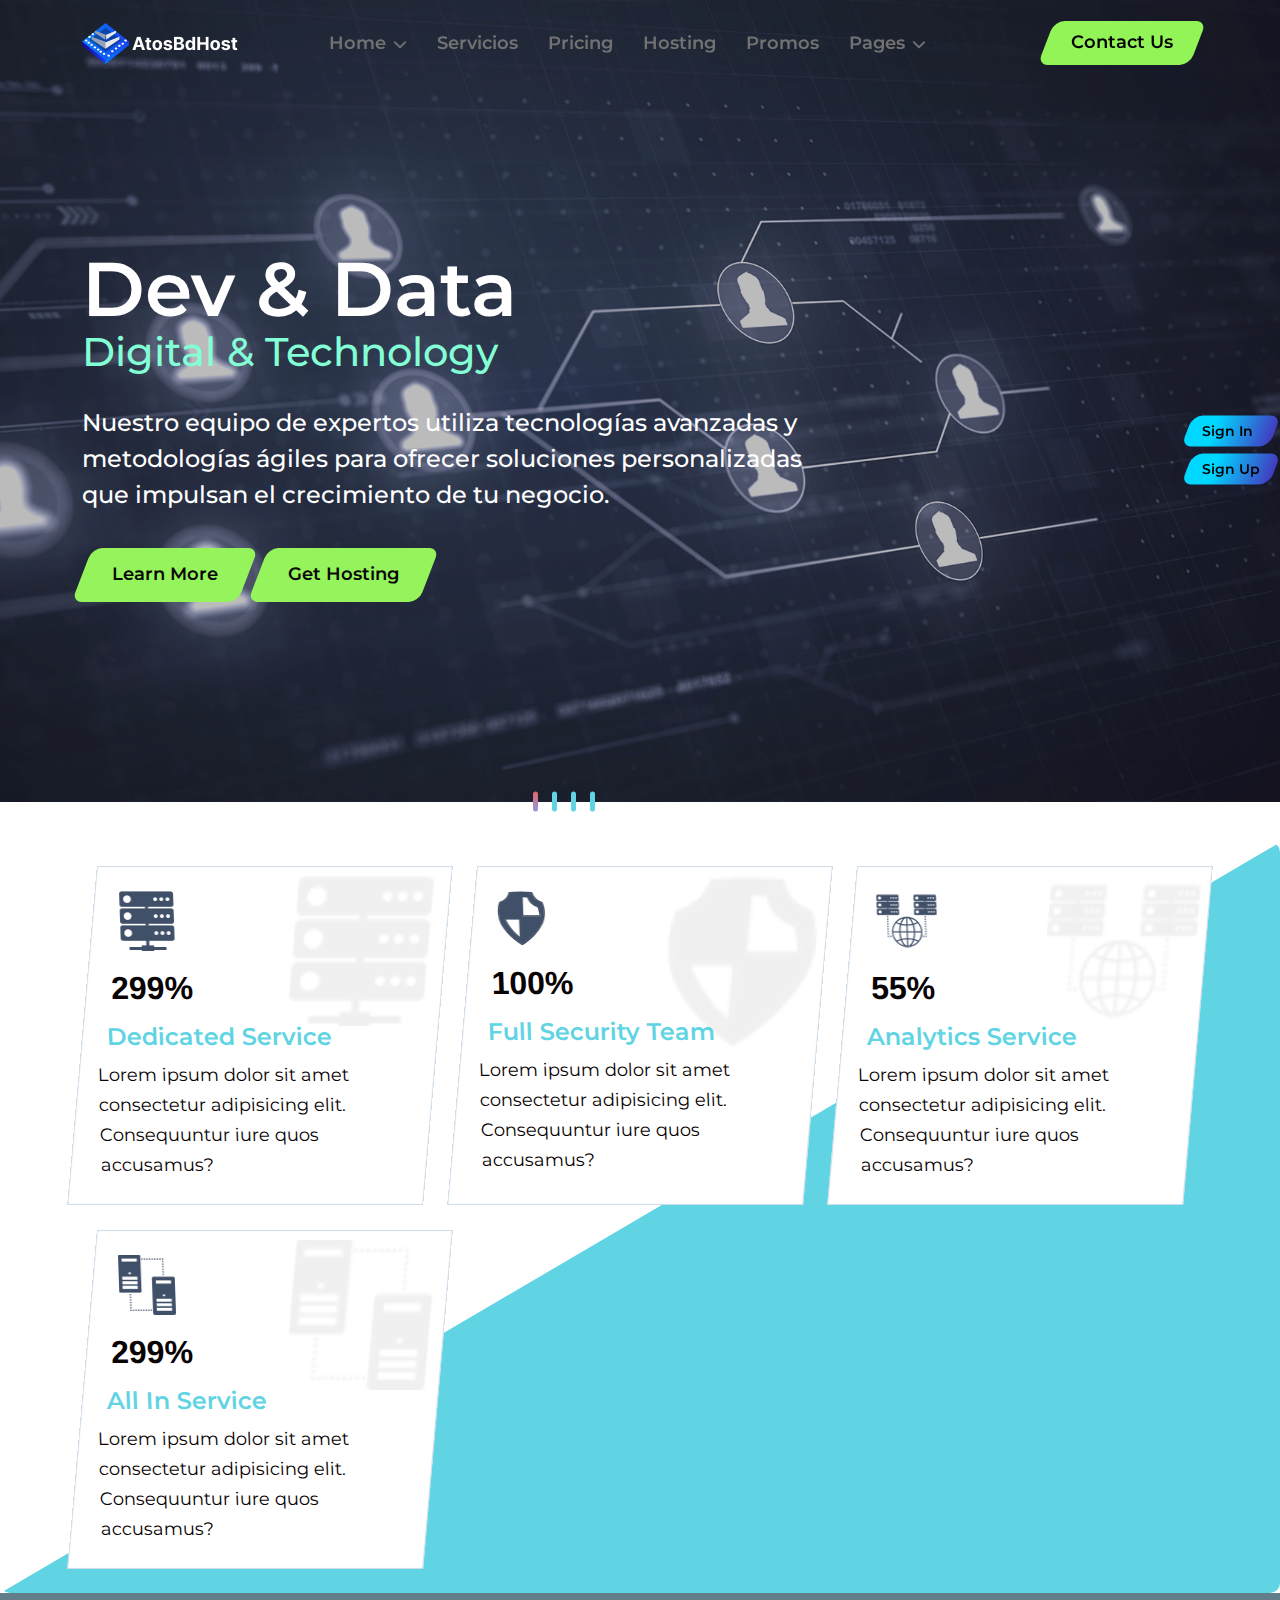
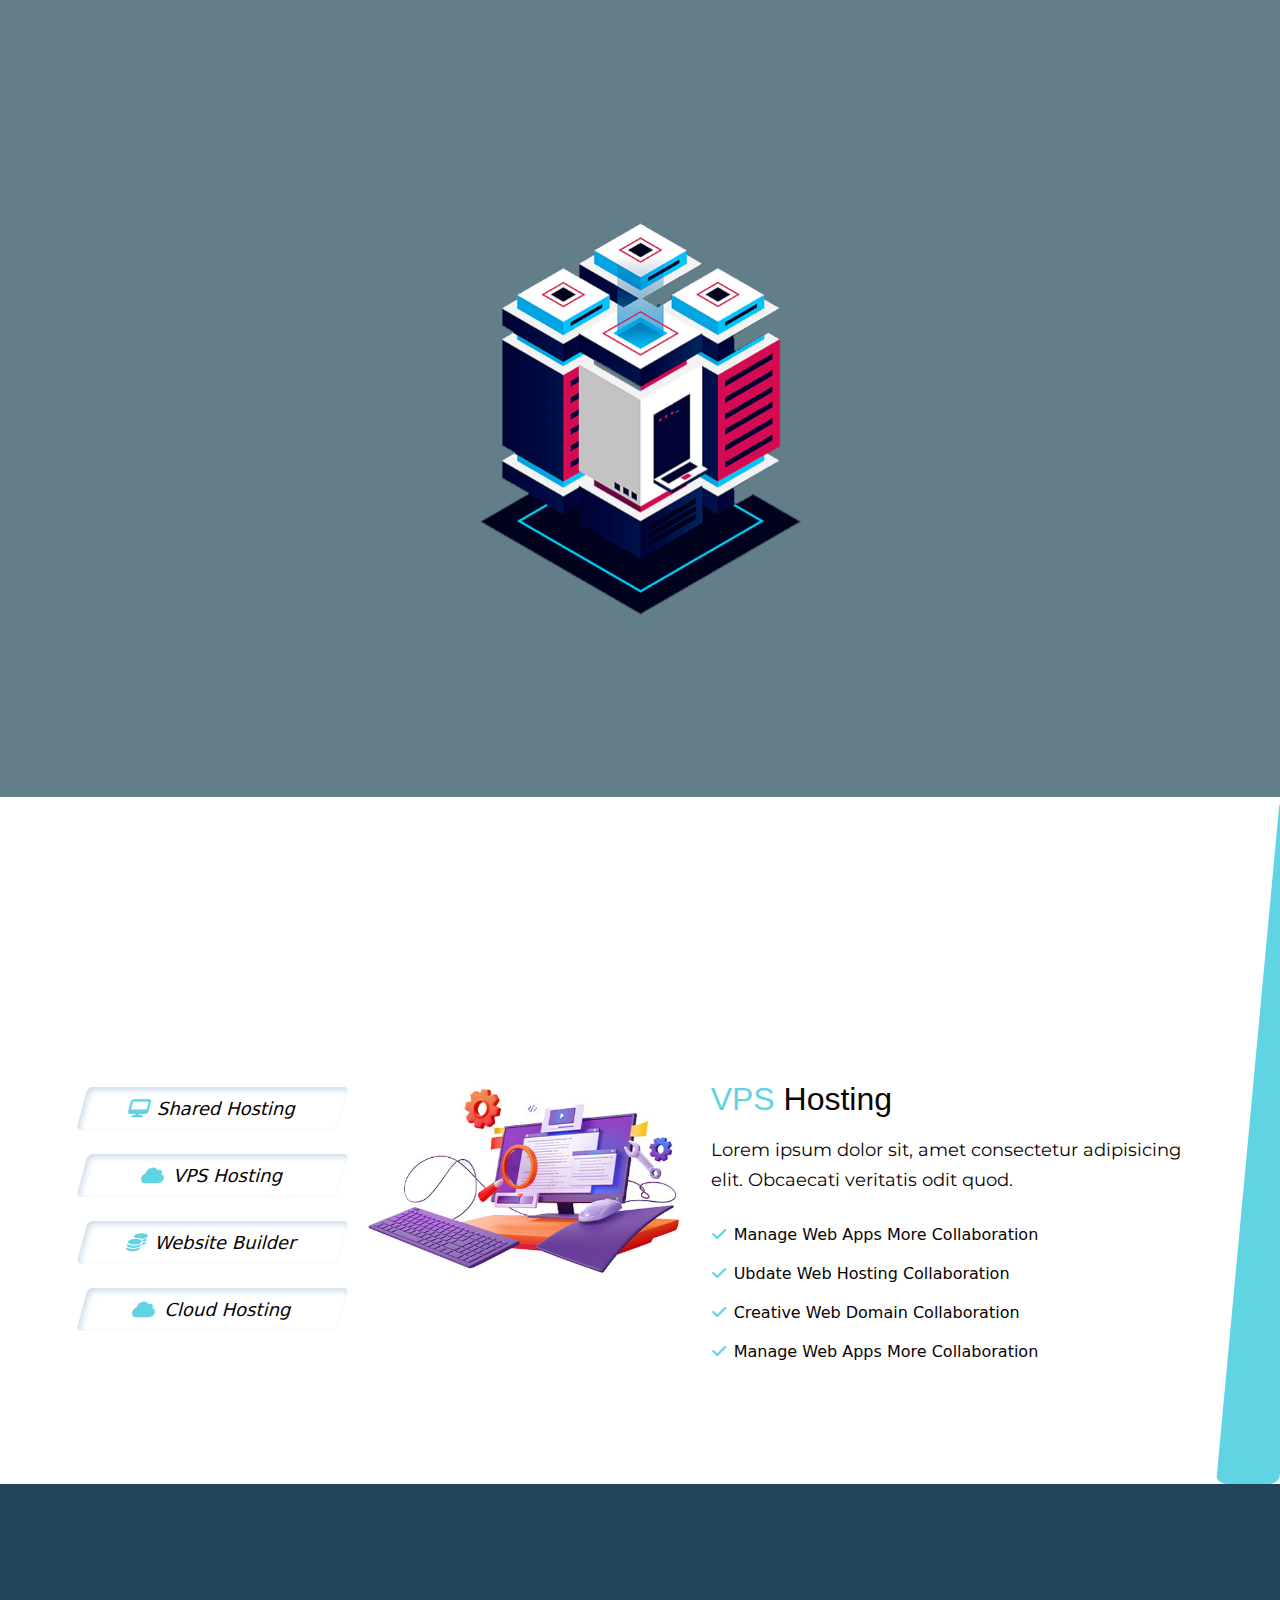
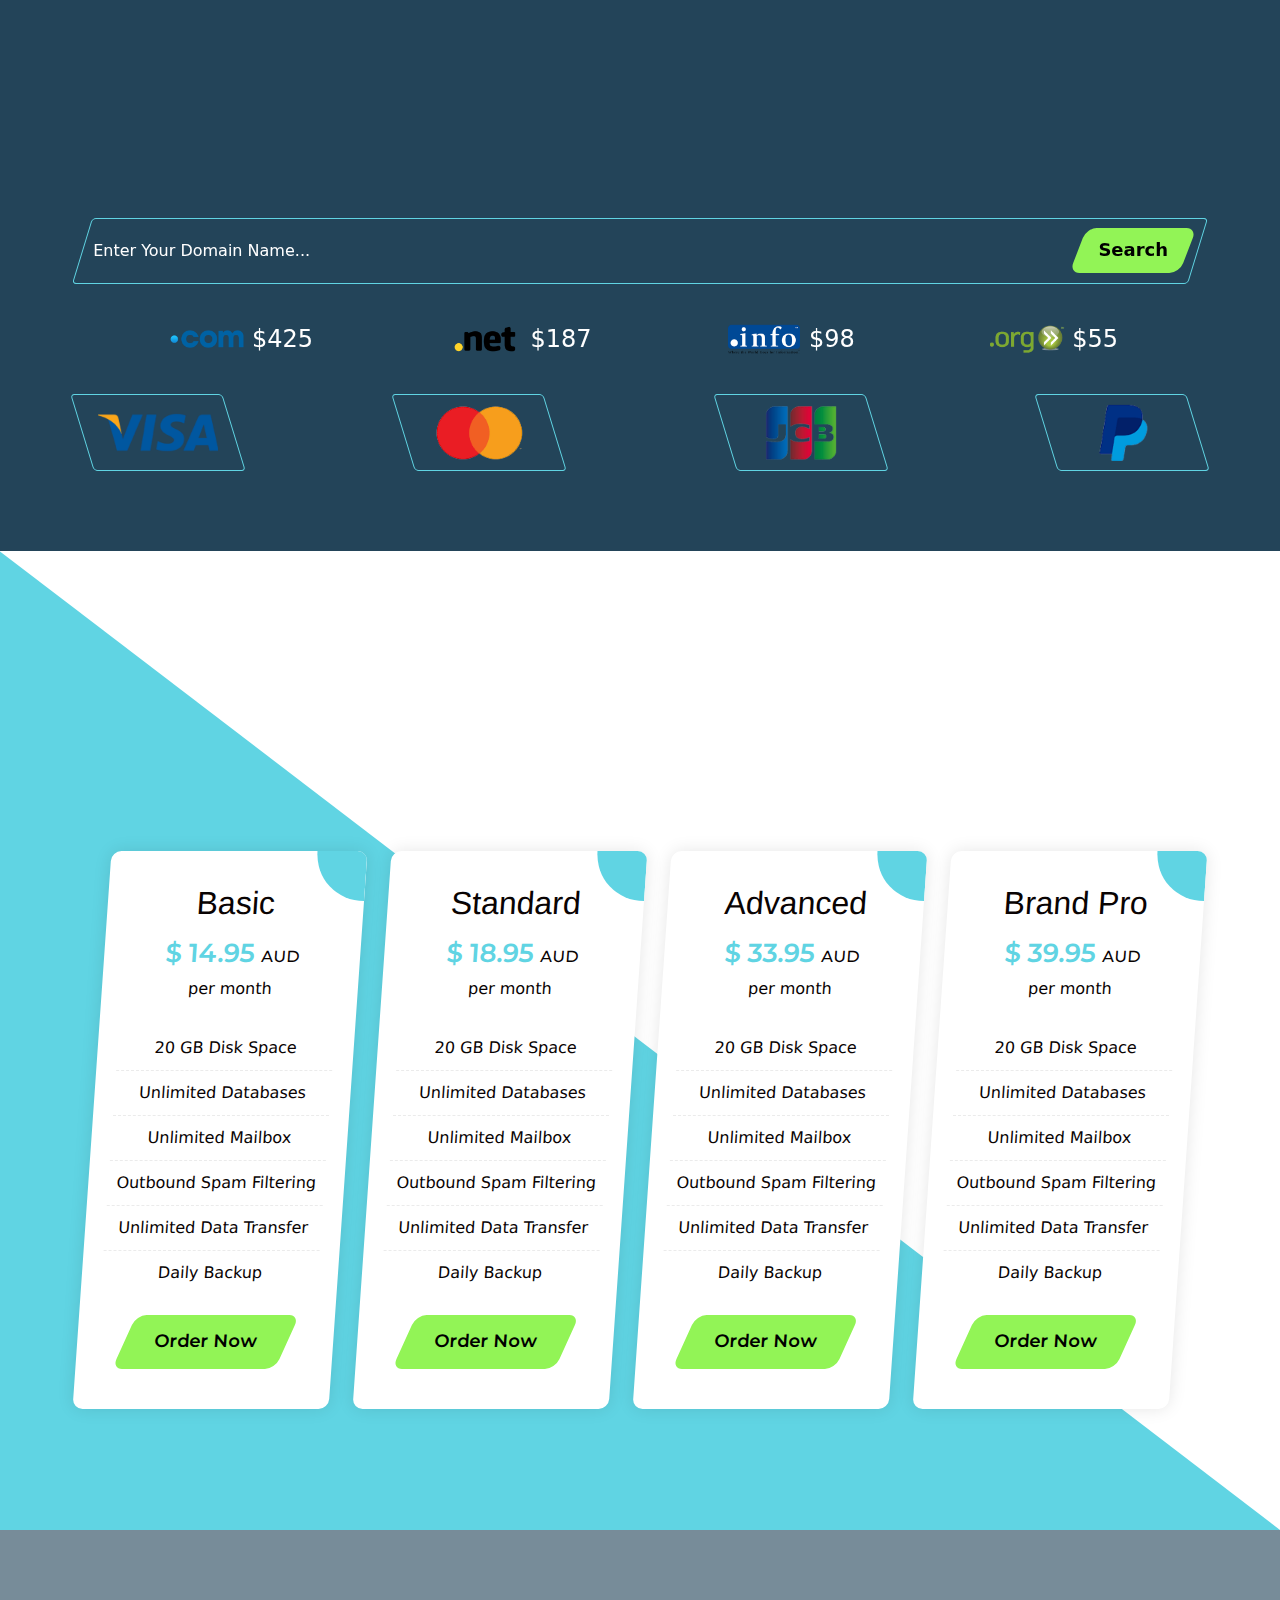
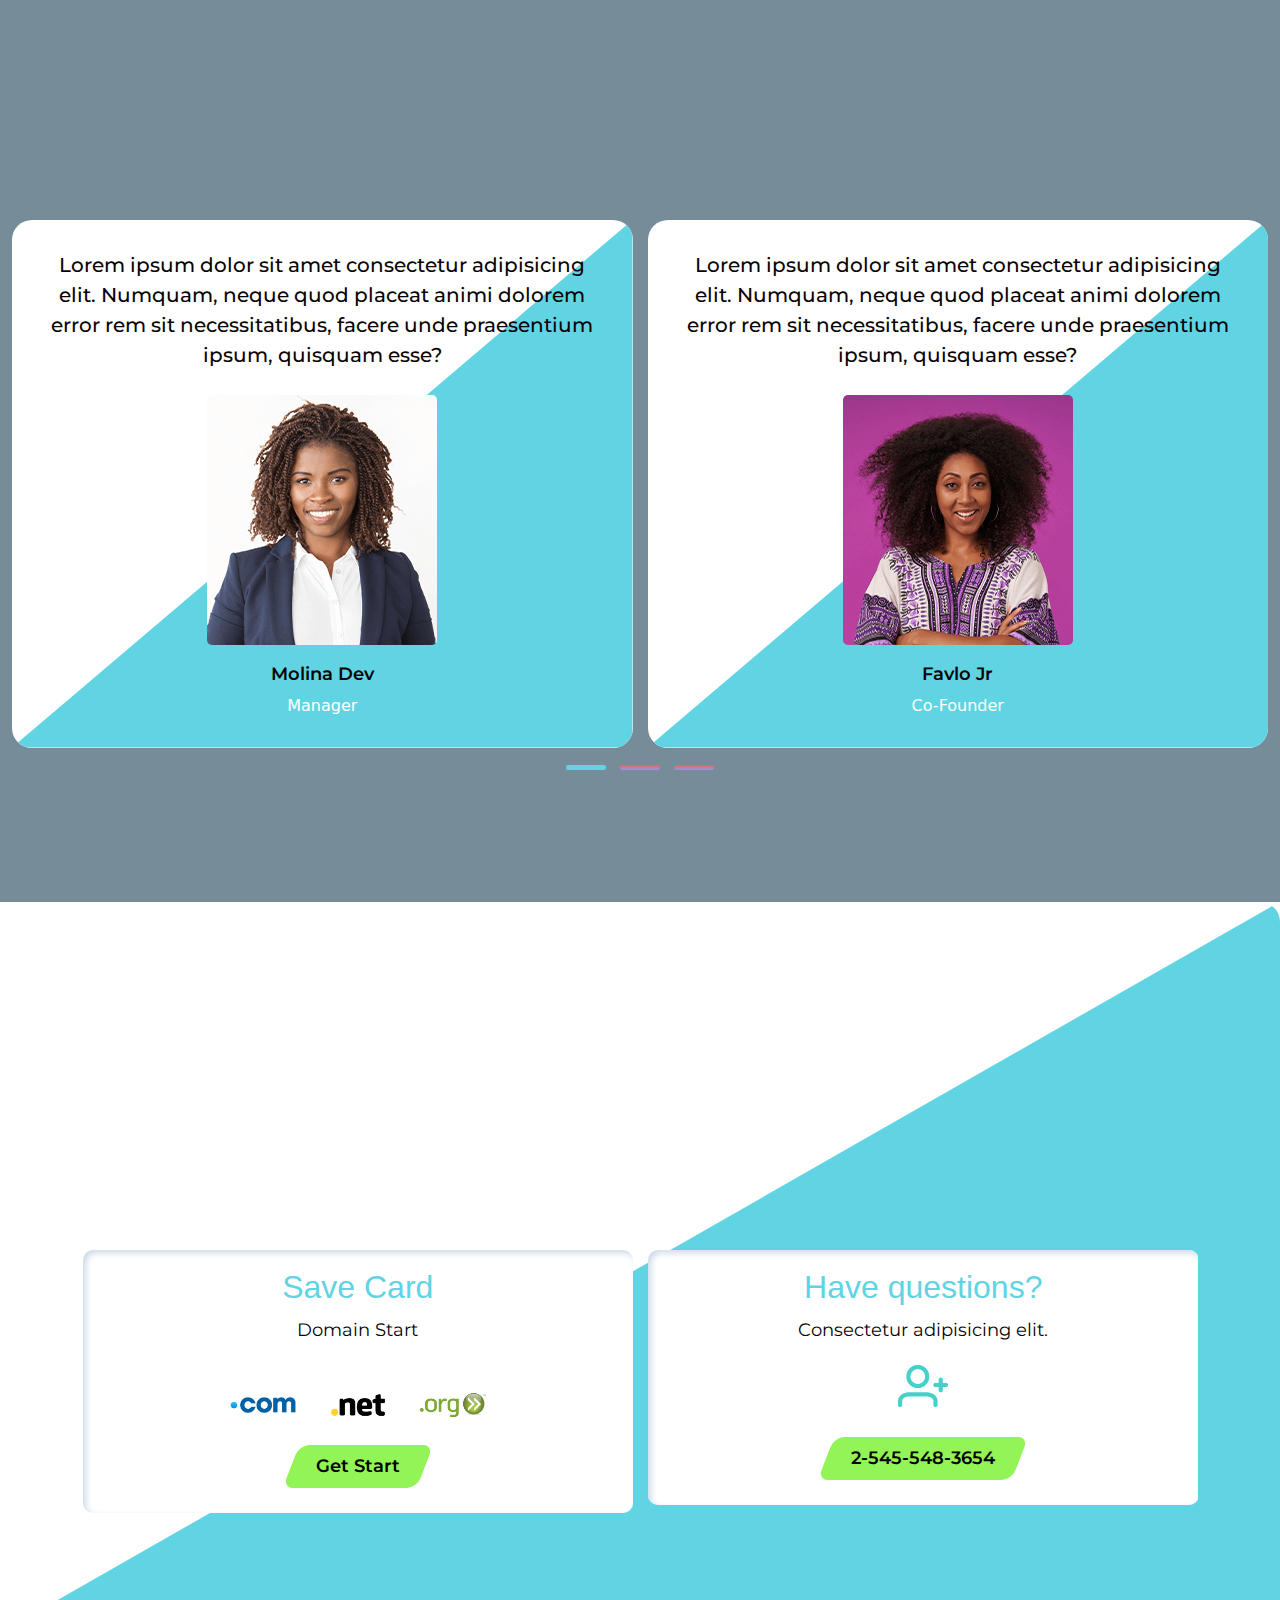
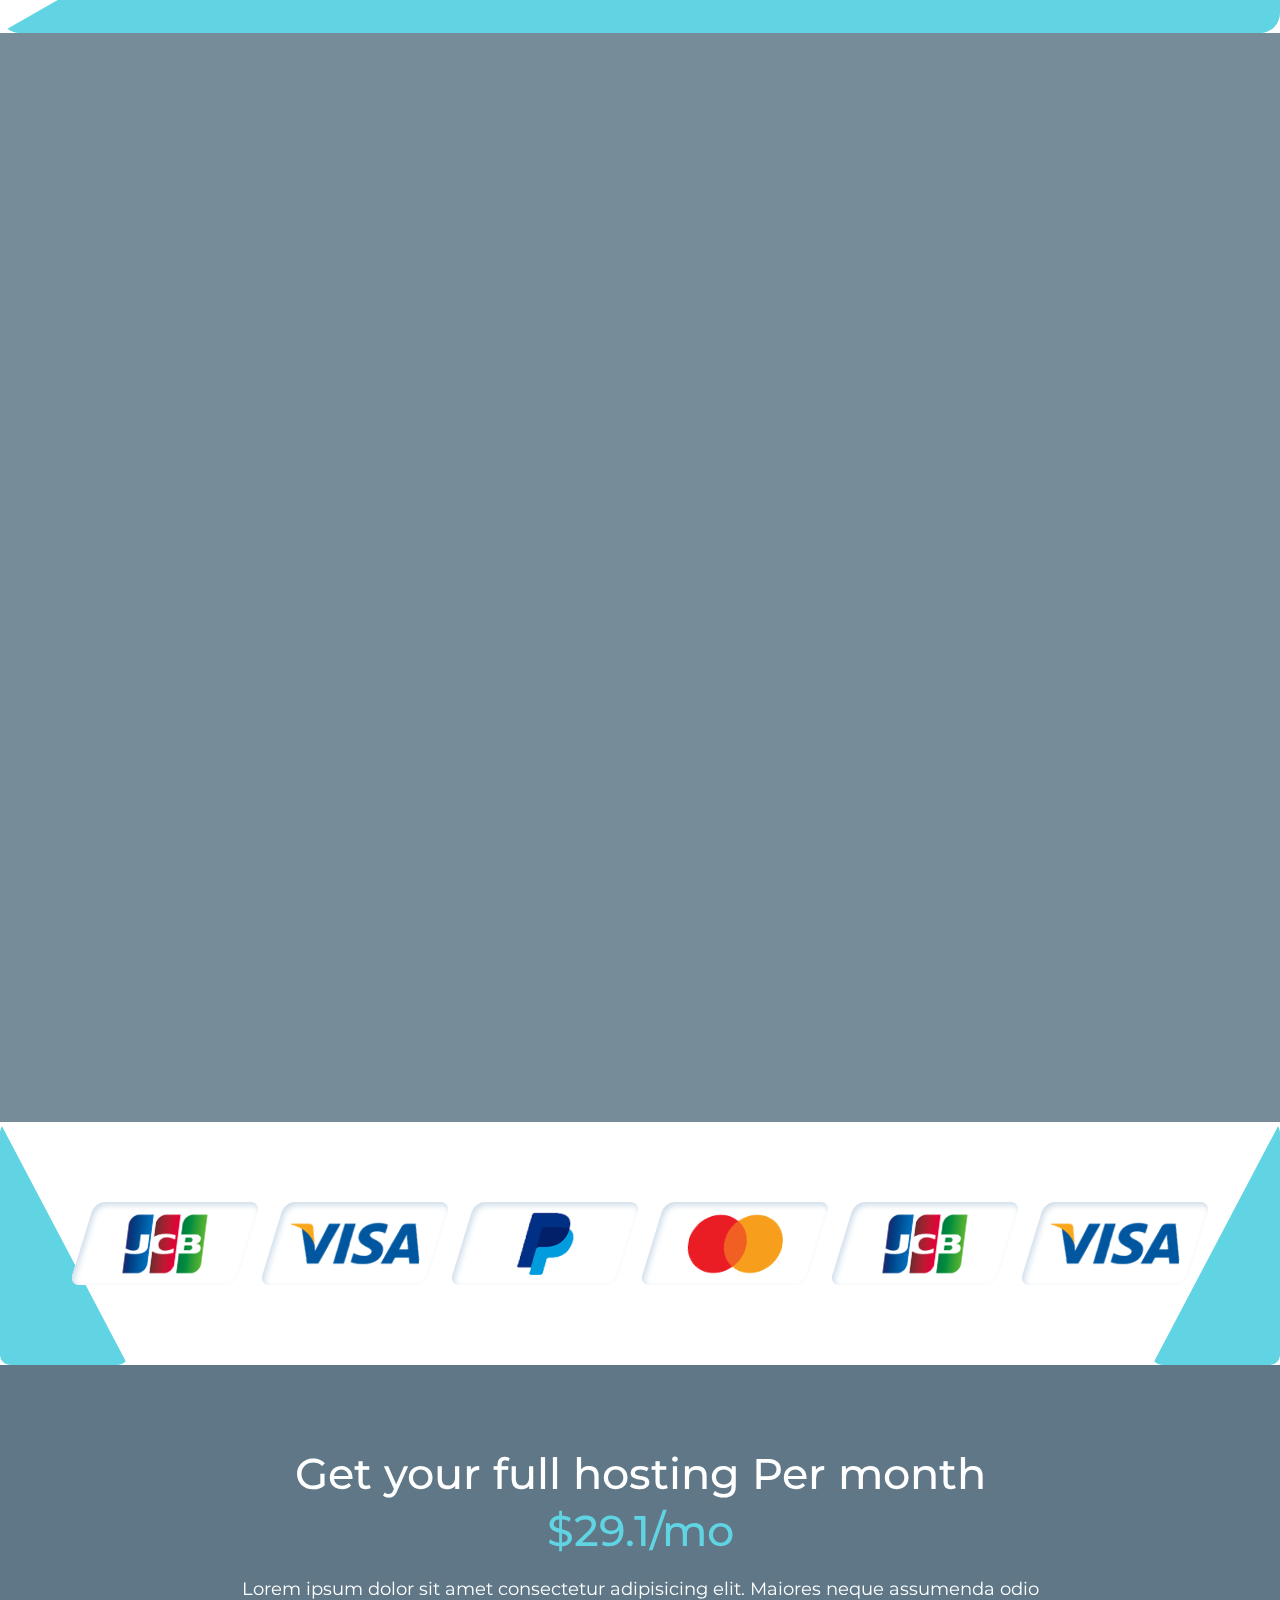
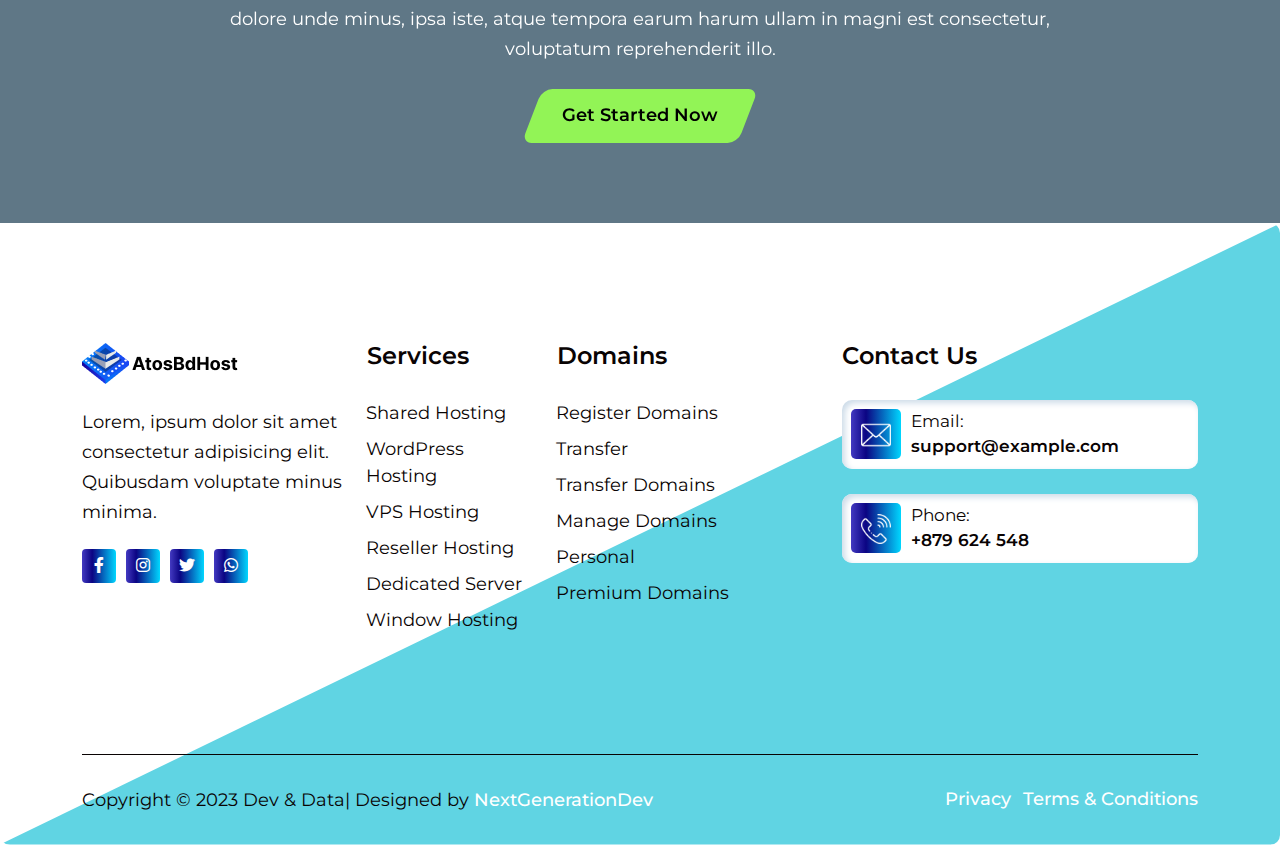
==== commit 487628bc: "mejoras de texto" ====
--- a/nextgenerationdev.com/demos/html/atos/atos/index-2.html
+++ b/nextgenerationdev.com/demos/html/atos/atos/index-2.html
@@ -88,7 +88,7 @@
                   </ul>
                </li>
                <li>
-                  <a href="about.html">About</a>
+                  <a href="#about">Servicios</a>
                </li>
                <li>
                   <a href="pricing.html">Pricing</a>
@@ -160,7 +160,7 @@
                         </span>
                   </h1>
                   <p>
-                     Lorem ipsum dolor sit amet consectetur adipisicing elit. Beatae quo voluptatem incidunt a officia repudiandae cupiditate, architecto nobis assumenda sit.
+                     Nuestro equipo de expertos utiliza tecnologías avanzadas y metodologías ágiles para ofrecer soluciones personalizadas que impulsan el crecimiento de tu negocio.
                   </p>
                   <div class="btn__grp">
                      <a href="#0" class="cmn--btn">
@@ -338,14 +338,14 @@
 <!--Feature End-->
 
 <!--Choose Start-->
-<section class="choose__section pt-80 pb-80">
+<section class="choose__section pt-80 pb-80" id="about">
    <div class="container">
       <div class="section__header section-center">
          <h2 class="text-white wow fadeInDown" data-wow-delay="0.2s">
-            Why <span class="text-base">Choose Us</span>
+            Nuestros <span class="text-base">Servicios</span>
          </h2>
          <p class="text-white wow fadeInDown" data-wow-delay="0.4s">
-            Lorem ipsum dolor sit amet consectetur adipisicing elit. Numquam, exercitationem?
+            Basta experiencia y bagaje en tecnologias 
          </p>
       </div>
       <div class="row g-4 justify-content-between align-items-center">
